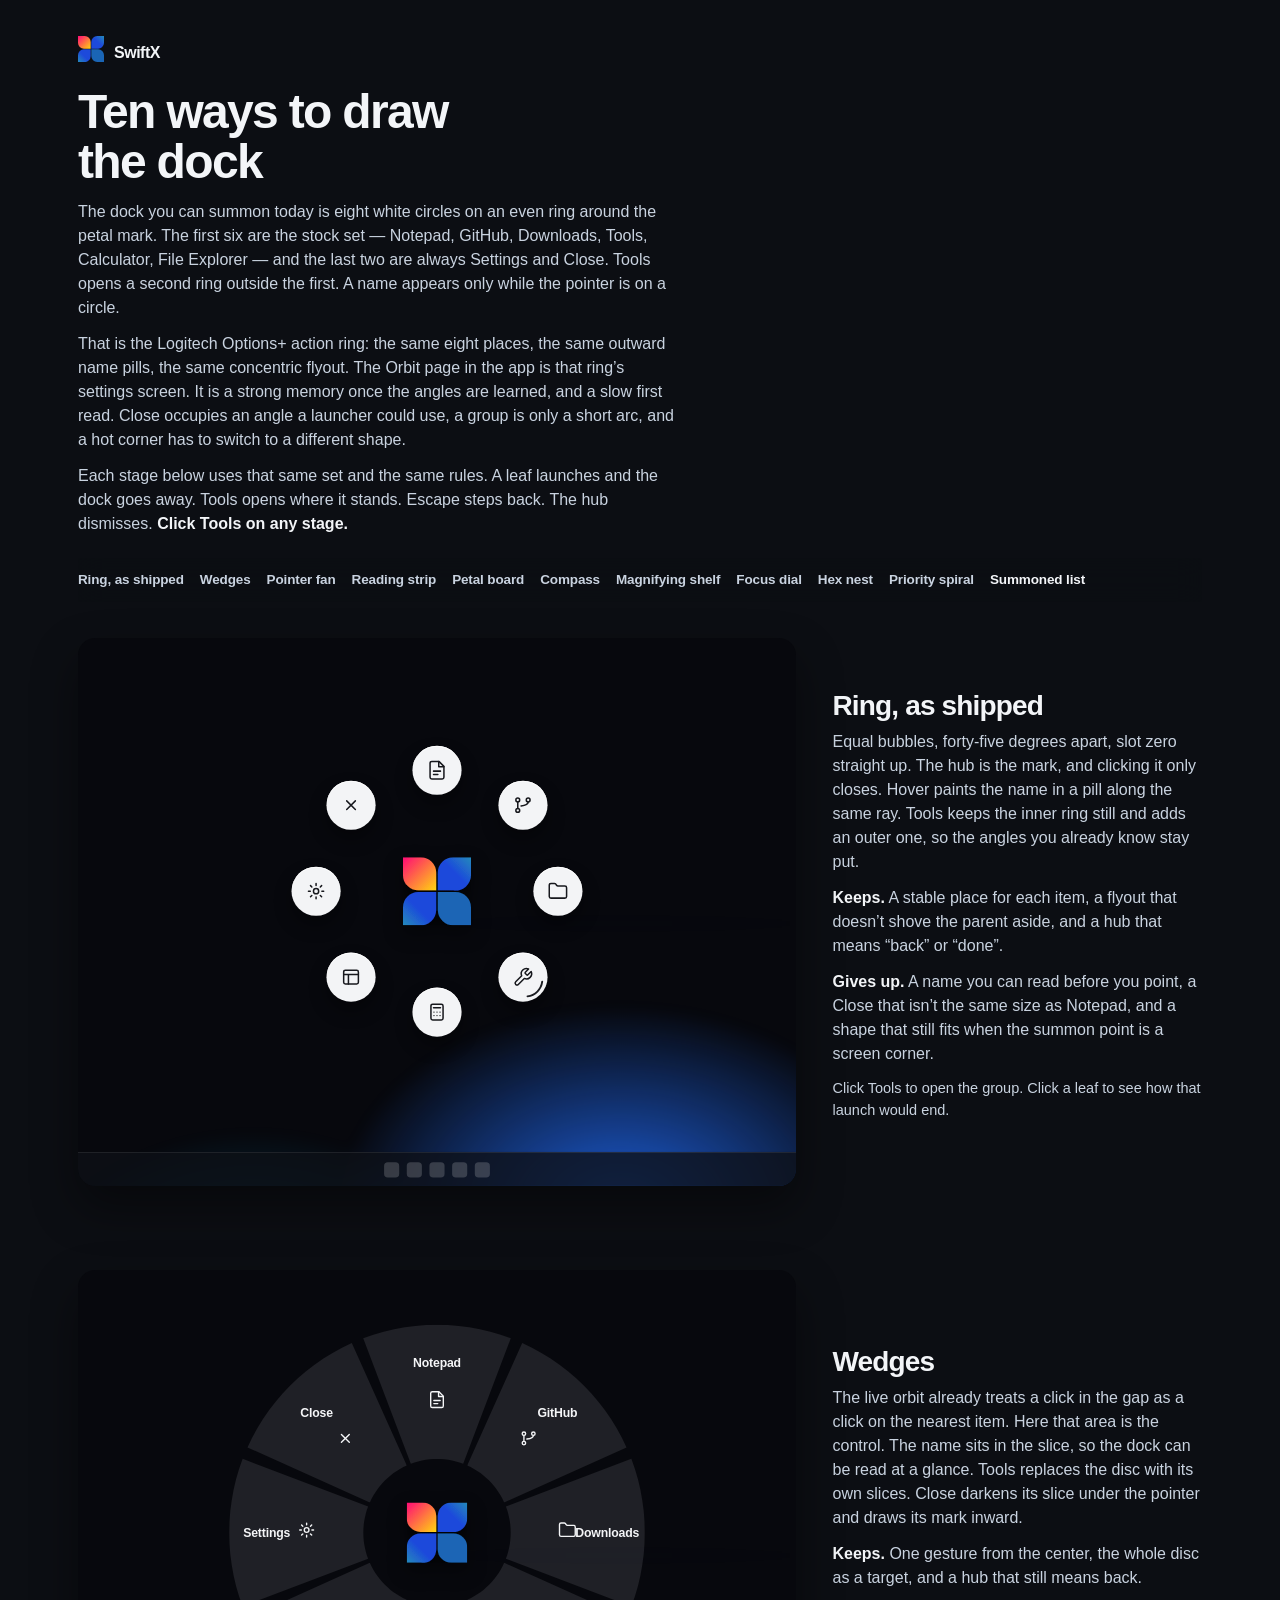
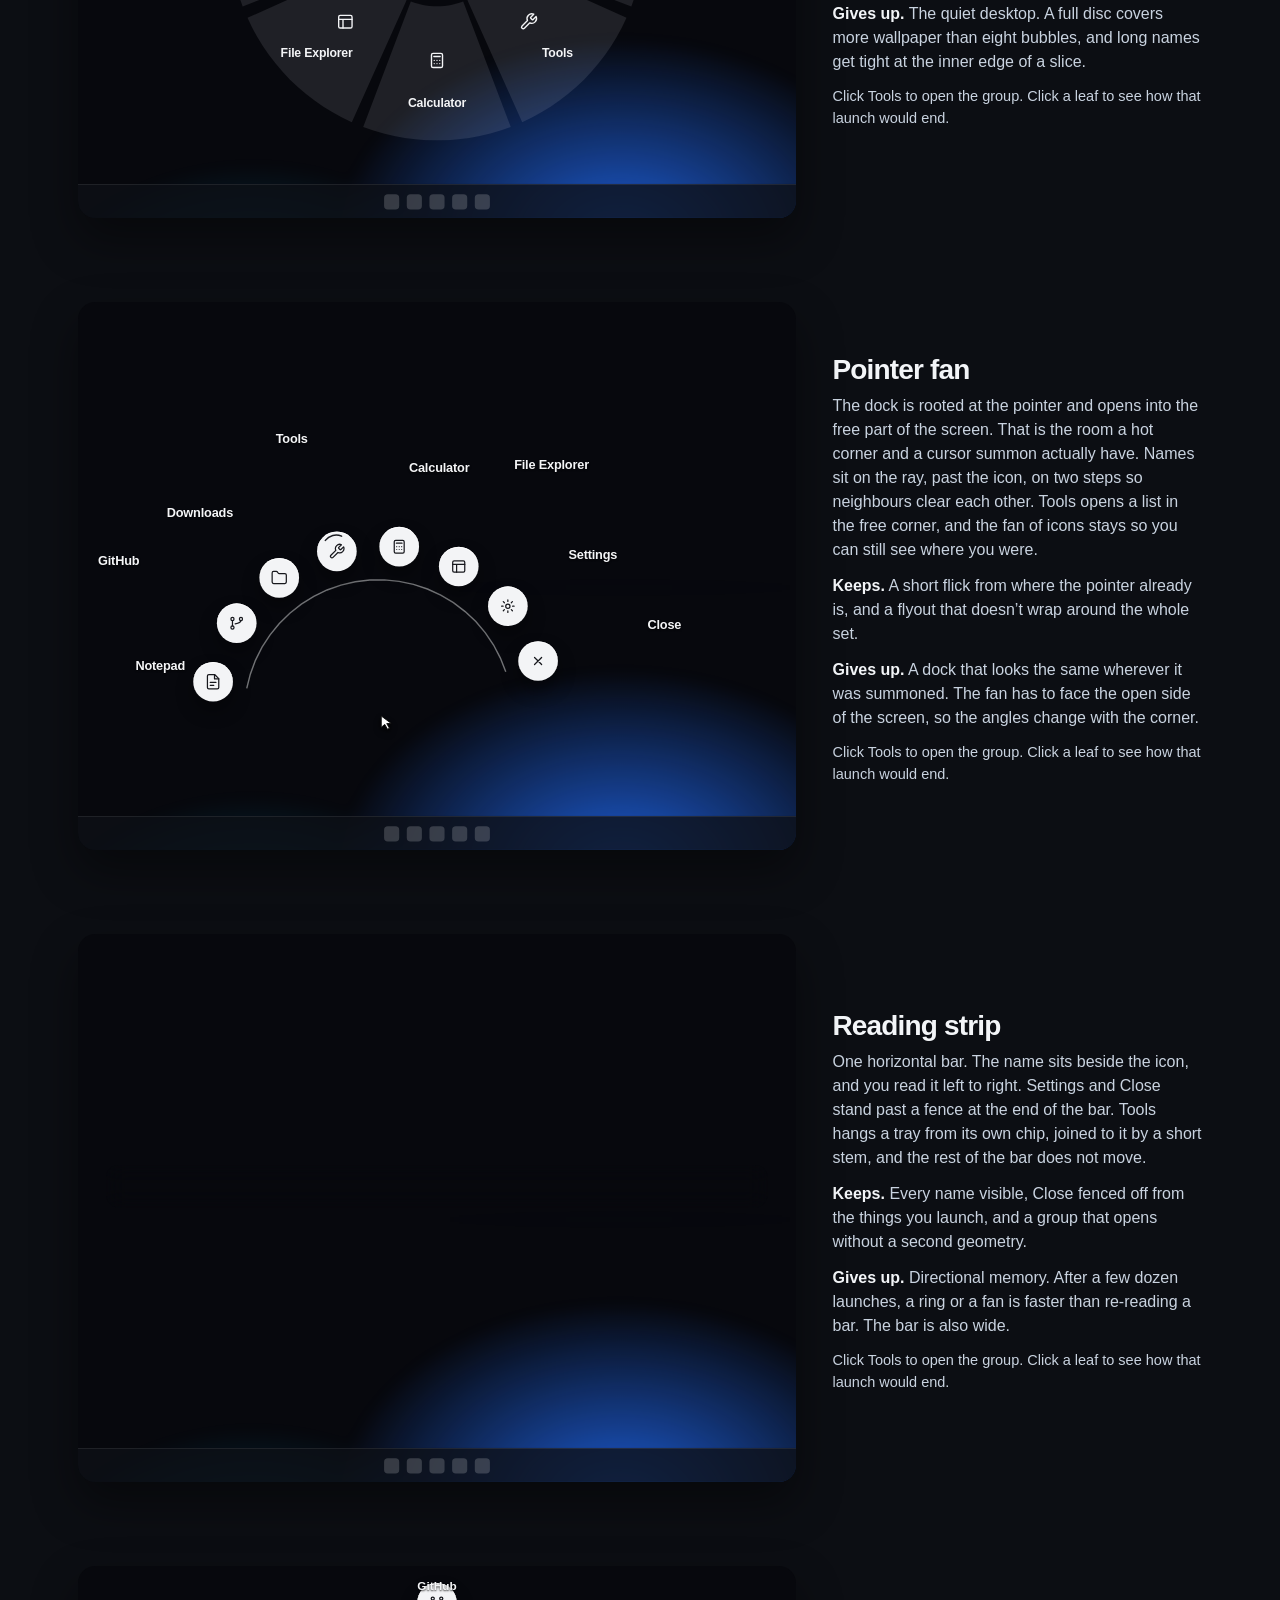
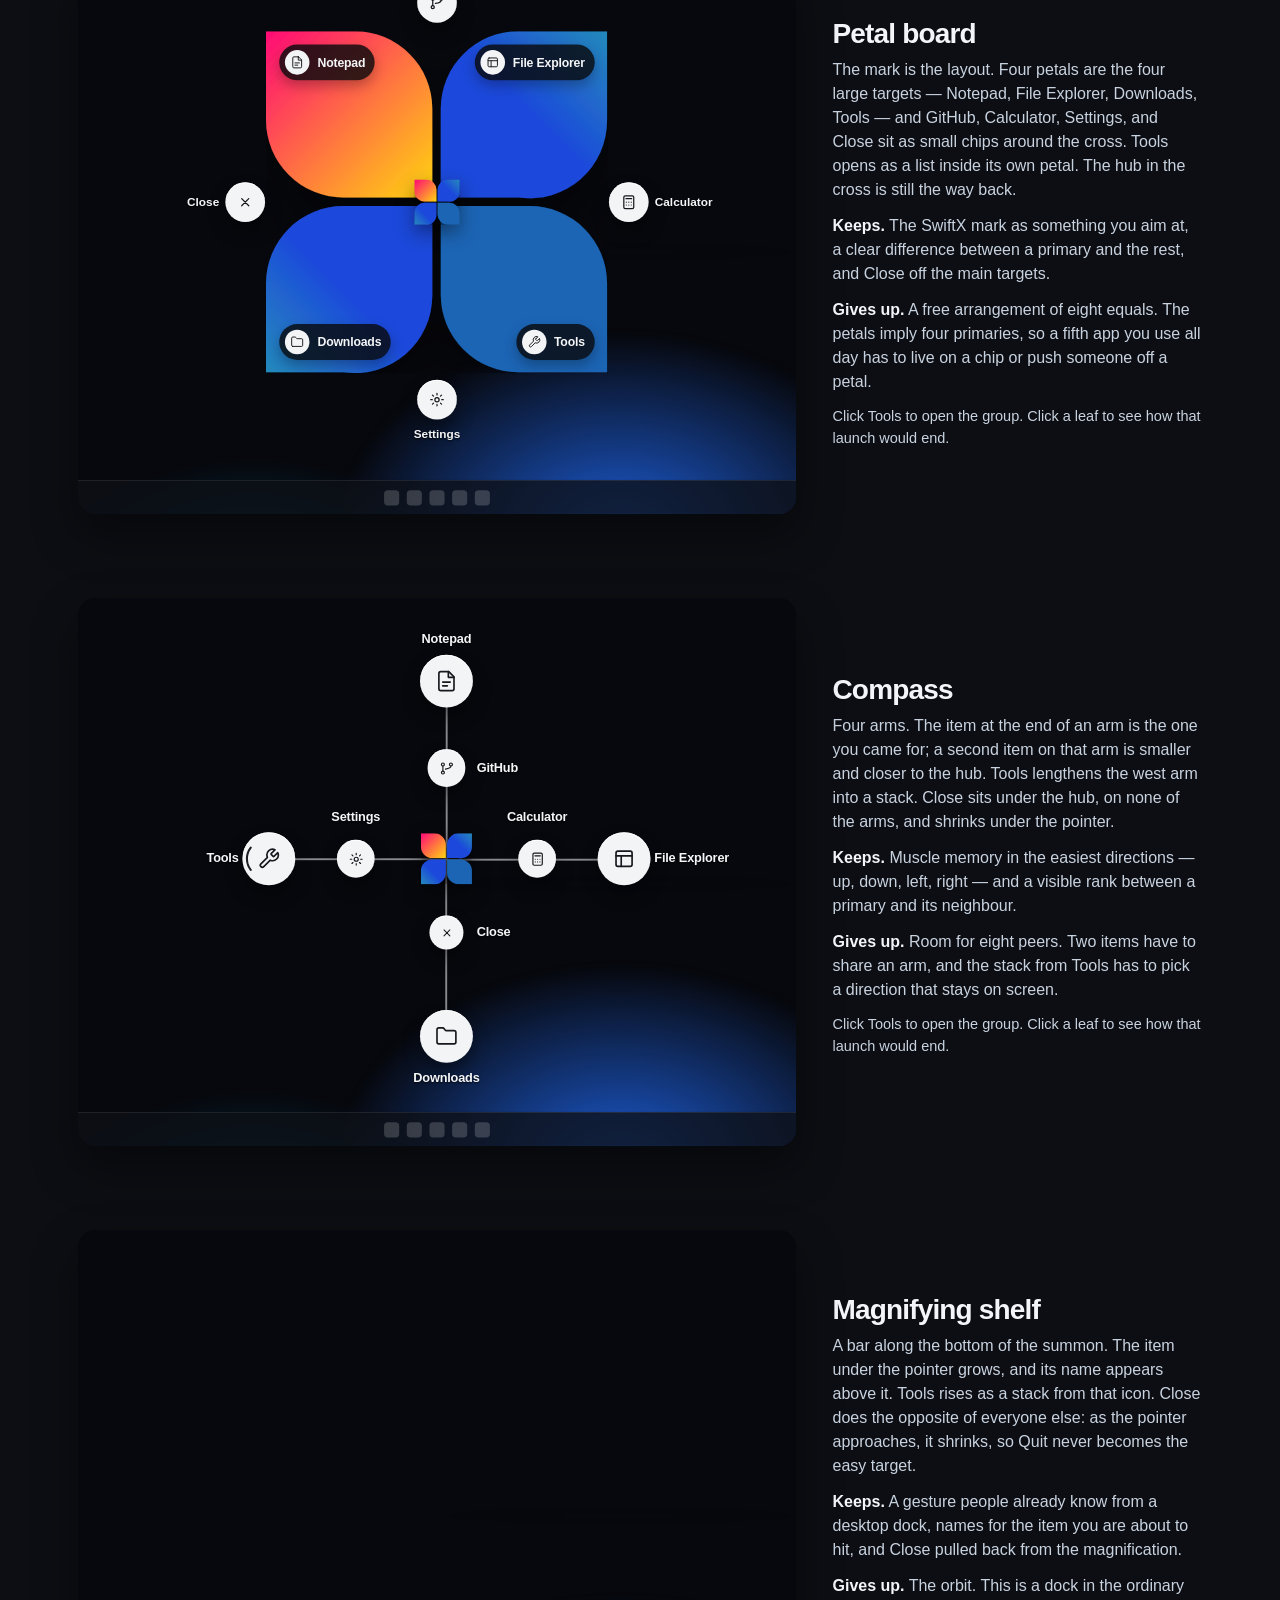
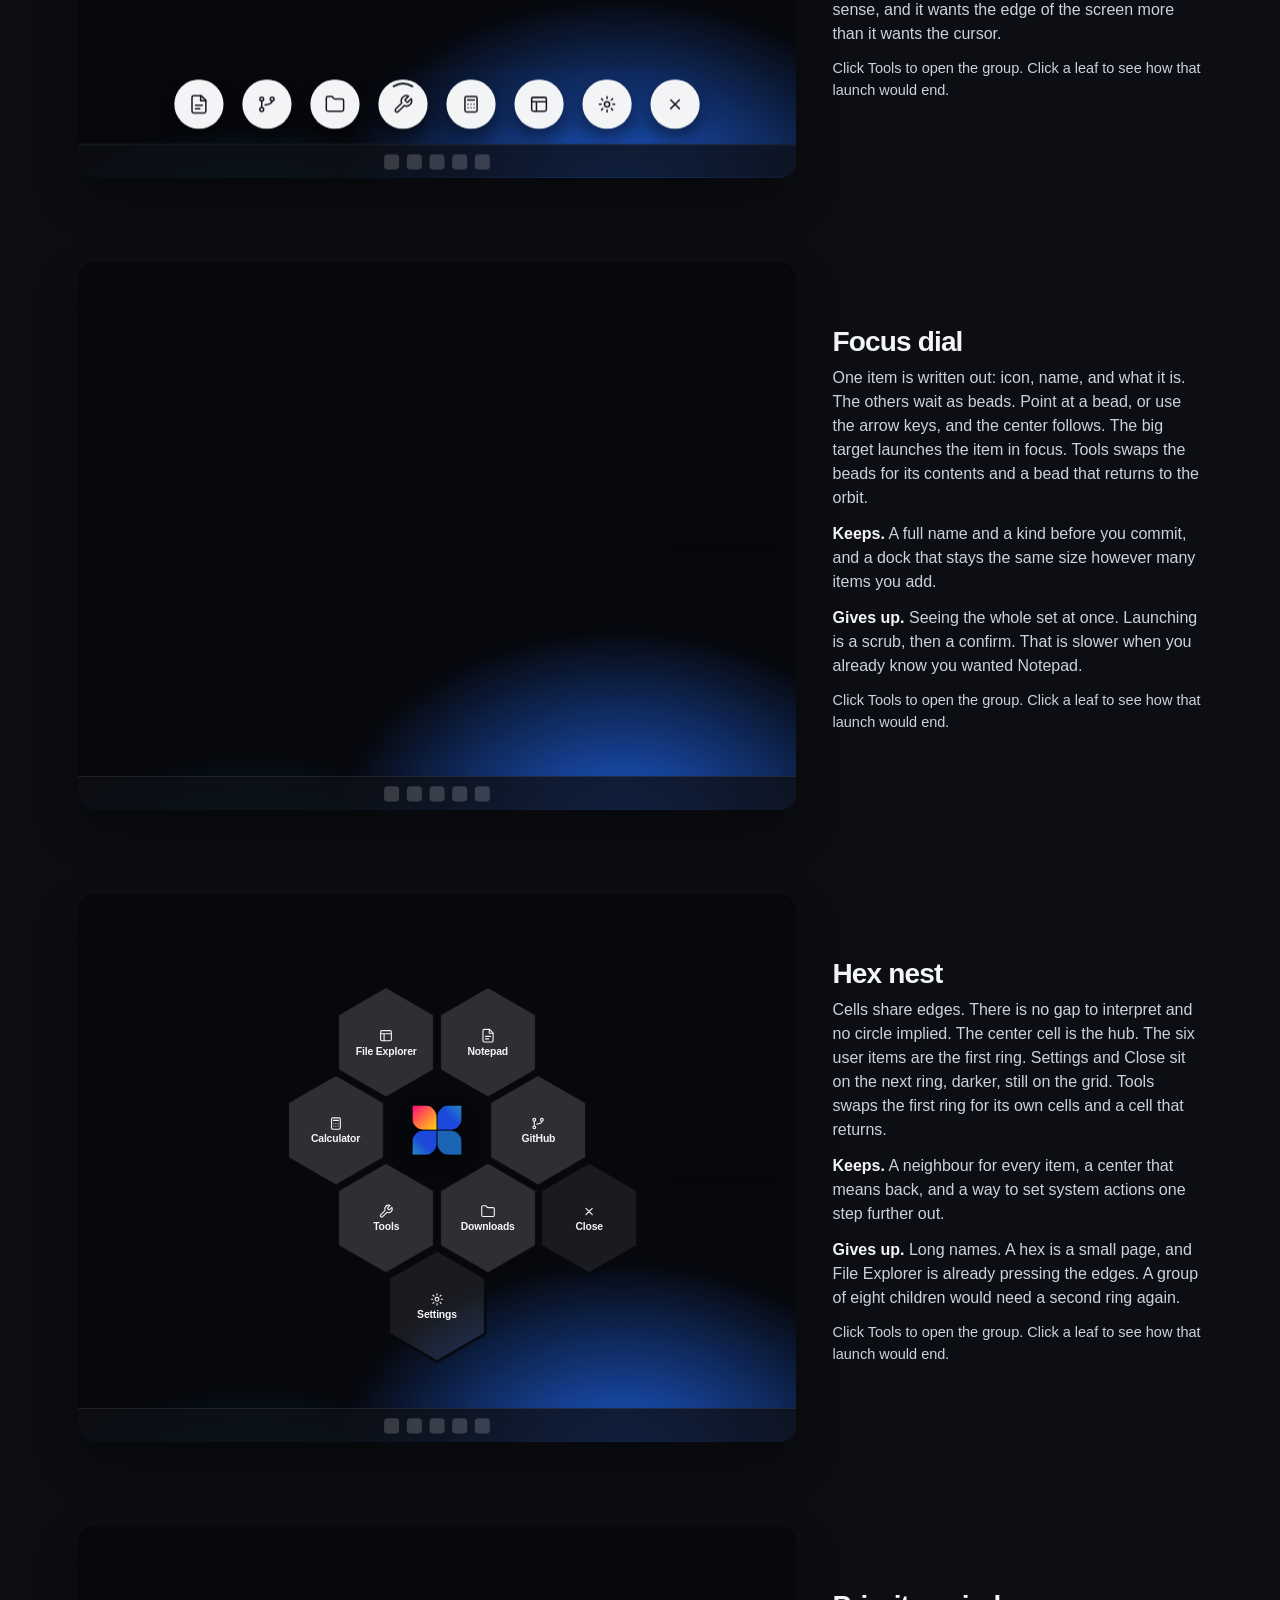
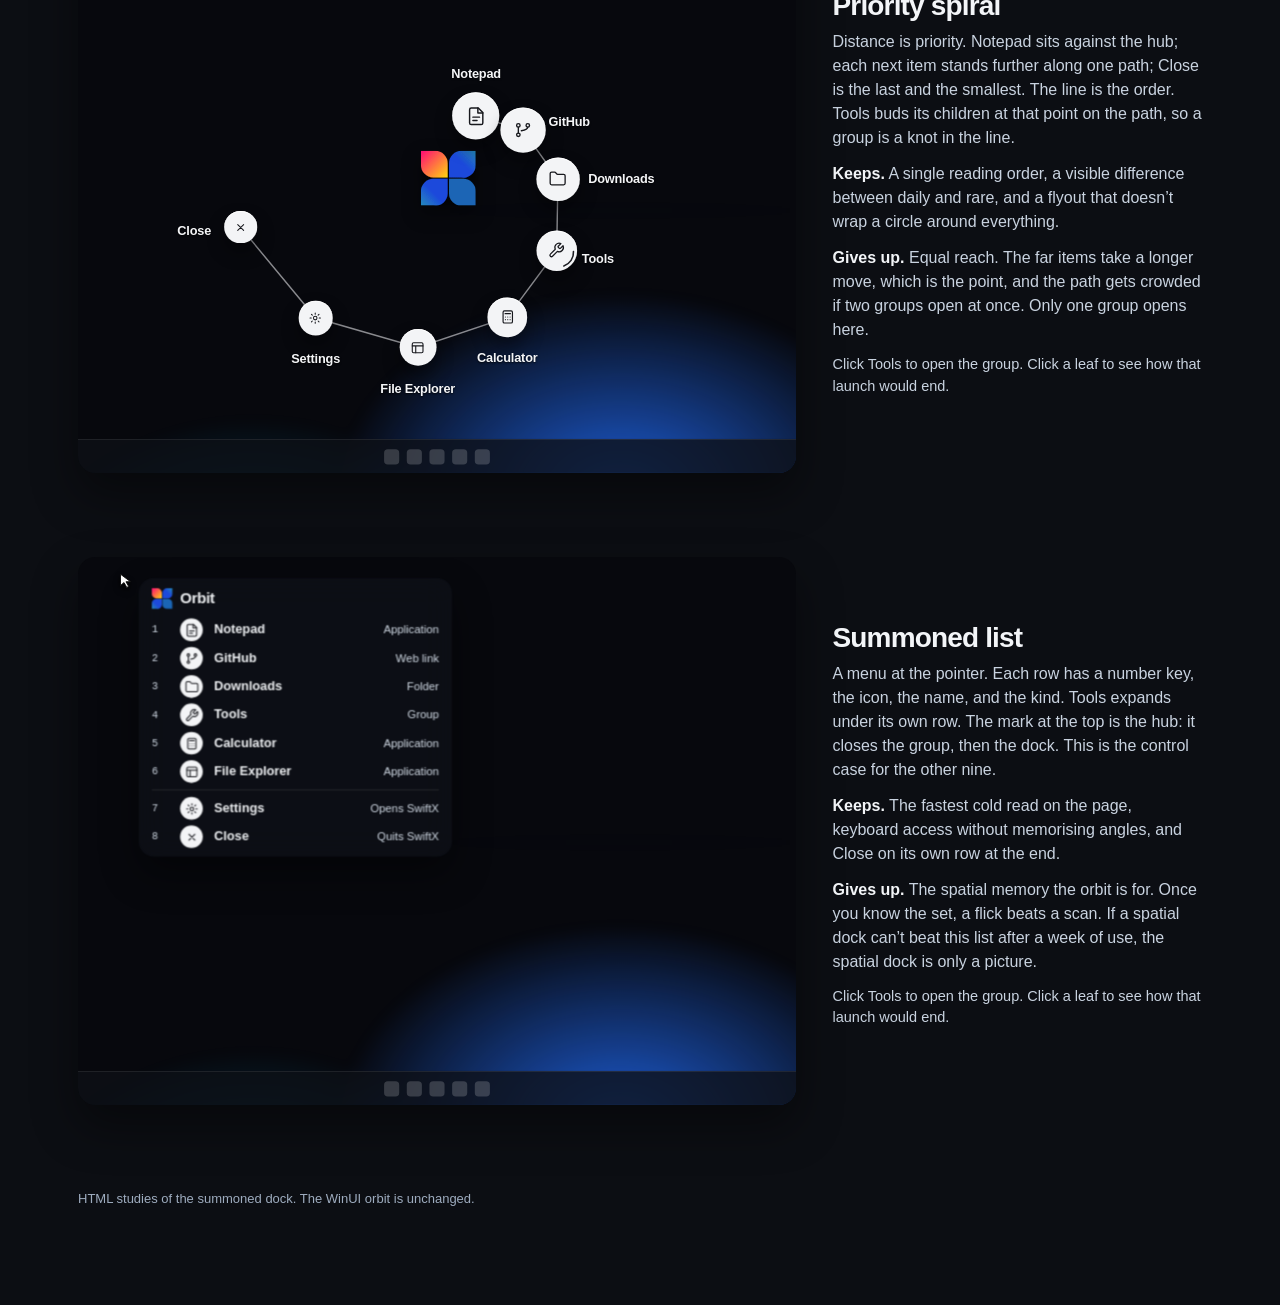
==== docs/orbit-dock-alternatives.html @ 312cd29c "Add HTML studies of ten alternate orbit-dock shapes. The summoned dock is still the Logitech-style r" ====
<!DOCTYPE html>
<html lang="en">
<head>
<meta charset="utf-8" />
<meta name="viewport" content="width=device-width, initial-scale=1" />
<title>SwiftX — ten ways to draw the dock</title>
<style>
  :root {
    --bg: #0c0e13;
    --ink: #f3f5f8;
    --dim: #c9d3e0;
    --faint: #9eacbf;
    --line: rgba(255,255,255,.14);
    --accent: #c4b6ff;
    --stage: #07080d;
    --ease: cubic-bezier(.16, 1, .3, 1);
  }
  * { box-sizing: border-box; }
  html { scroll-behavior: smooth; }
  html, body { margin: 0; }
  body {
    background: var(--bg);
    color: var(--ink);
    font-family: "Segoe UI", "Noto Sans", sans-serif;
    font-size: 16px;
    line-height: 1.5;
    min-height: 100vh;
  }
  ::selection { background: #5b46c7; color: #fff; }
  * { scrollbar-width: thin; scrollbar-color: #465066 transparent; }
  button { font: inherit; color: inherit; }
  :focus-visible { outline: 2px solid var(--accent); outline-offset: 3px; }
  .wrap { max-width: 1180px; margin: 0 auto; padding: 36px 28px 96px; }
  header h1 {
    margin: 18px 0 12px;
    font-size: clamp(32px, 4vw, 48px);
    line-height: 1.05;
    letter-spacing: -0.035em;
    font-weight: 650;
    max-width: 16ch;
  }
  .brand {
    display: flex; align-items: center; gap: 10px;
    font-weight: 650; letter-spacing: -0.03em;
  }
  .lede { max-width: 68ch; margin: 0; color: var(--dim); }
  .lede p { margin: 0 0 12px; }
  .lede strong { color: var(--ink); font-weight: 650; }
  .jump {
    position: sticky; top: 0; z-index: 8;
    display: flex; flex-wrap: wrap; gap: 8px 16px;
    margin: 22px 0 36px;
    padding: 12px 0;
    background: color-mix(in srgb, var(--bg) 86%, transparent);
    backdrop-filter: blur(14px);
  }
  .jump a {
    color: var(--dim);
    text-decoration: none;
    font-size: 13.5px;
    font-weight: 650;
    letter-spacing: -0.01em;
  }
  .jump a[aria-current="true"] { color: var(--ink); }
  .study {
    display: grid;
    grid-template-columns: minmax(0, 1.4fr) minmax(240px, .72fr);
    gap: 28px 36px;
    align-items: center;
    margin: 0 0 84px;
  }
  .study h2 {
    margin: 0 0 8px;
    font-size: 28px;
    letter-spacing: -0.03em;
    line-height: 1.15;
    font-weight: 650;
  }
  .copy p { margin: 0 0 12px; color: var(--dim); }
  .copy p strong { color: var(--ink); font-weight: 650; }
  .status {
    margin: 14px 0 0;
    min-height: 2.7em;
    color: var(--ink);
    font-size: 14.5px;
  }
  .stage-frame { position: relative; width: 100%; }
  .stage {
    position: absolute; left: 0; top: 0;
    width: 760px; height: 580px;
    background: var(--stage);
    border-radius: 18px;
    overflow: hidden;
    transform-origin: 0 0;
    box-shadow: 0 22px 48px rgba(0,0,0,.42);
  }
  .bloom {
    position: absolute; left: -8%; right: -8%; bottom: -26%;
    height: 74%;
    background:
      radial-gradient(55% 80% at 72% 70%, rgba(32, 104, 240, .9), transparent 62%),
      radial-gradient(42% 70% at 28% 100%, rgba(0, 188, 255, .4), transparent 70%);
    filter: blur(6px);
    pointer-events: none;
  }
  .taskbar {
    position: absolute; left: 0; right: 0; bottom: 0; height: 36px;
    background: rgba(14, 16, 22, .78);
    border-top: 1px solid rgba(255,255,255,.08);
    display: flex; align-items: center; justify-content: center; gap: 8px;
    pointer-events: none; z-index: 3;
  }
  .taskbar i {
    width: 16px; height: 16px; border-radius: 4px;
    background: rgba(255,255,255,.18);
    display: block;
  }
  .mount { position: absolute; inset: 0; z-index: 2; }
  .mount button { cursor: pointer; }
  .hint {
    margin: 8px 0 0;
    color: var(--faint);
    font-size: 13px;
  }

  .bubble { position: absolute; width: 0; height: 0; padding: 0; border: 0; background: transparent; }
  .disc {
    position: absolute; left: 0; top: 0;
    display: grid; place-items: center;
    border-radius: 50%;
    background: #f3f4f6;
    color: #17181d;
    box-shadow: 0 10px 18px rgba(0,0,0,.38), inset 0 1px 0 rgba(255,255,255,.9);
    transition: transform .16s var(--ease), background .16s var(--ease), color .16s var(--ease);
  }
  .bubble:hover .disc, .bubble:focus-visible .disc { transform: translate(-50%, -50%) scale(1.08); }
  .bubble[data-kind="close"]:hover .disc,
  .bubble[data-kind="close"]:focus-visible .disc {
    transform: translate(-50%, -50%) scale(.86);
    background: #ffd9d9;
    color: #b41616;
  }
  .pill {
    position: absolute; left: 0; top: 0;
    padding: 5px 10px;
    background: #f4f5f7;
    color: #16171c;
    border-radius: 999px;
    font-size: 12.5px;
    font-weight: 650;
    letter-spacing: -0.01em;
    white-space: nowrap;
    opacity: 0;
    pointer-events: none;
    box-shadow: 0 8px 16px rgba(0,0,0,.32);
    transition: opacity .14s var(--ease);
  }
  .bubble:hover .pill, .bubble:focus-visible .pill { opacity: 1; }
  .mark-arc {
    position: absolute; inset: 0; width: 100%; height: 100%;
    pointer-events: none;
  }
  .mount.is-open .bubble:not(.is-source) { opacity: .4; }
  .mount[data-rep="fan"] .pill,
  .mount[data-rep="spiral"] .pill,
  .mount[data-rep="compass"] .pill { display: none; }
  .hub {
    position: absolute; padding: 0; border: 0; background: transparent;
    display: grid; place-items: center;
    filter: drop-shadow(0 8px 10px rgba(0,0,0,.45));
  }
  .hub:hover { transform: translate(-50%, -50%) scale(1.04); }
  .hub { transition: transform .16s var(--ease); }

  .wedge {
    position: absolute; inset: 0;
    border: 0; padding: 0;
    background: rgba(244, 245, 247, .1);
    color: #f4f5f7;
  }
  .wedge:hover, .wedge:focus-visible {
    background: #f4f5f7;
    color: #16171c;
    z-index: 2;
    outline: none;
  }
  .wedge[data-kind="close"]:hover, .wedge[data-kind="close"]:focus-visible {
    background: #4a161c;
    color: #ffd0d2;
  }
  .wedge-ico, .wedge-name {
    position: absolute;
    transform: translate(-50%, -50%);
    pointer-events: none;
    font-weight: 650;
    letter-spacing: -0.015em;
    font-size: 13px;
    white-space: nowrap;
  }

  .fan-label {
    position: absolute;
    font-size: 13.5px;
    font-weight: 650;
    letter-spacing: -0.015em;
    color: #f4f5f7;
    white-space: nowrap;
    text-shadow: 0 1px 2px rgba(0,0,0,.75);
    pointer-events: none;
  }
  .cursor {
    position: absolute; width: 18px; height: 18px;
    filter: drop-shadow(0 2px 2px rgba(0,0,0,.5));
    pointer-events: none;
  }

  .strip-wrap {
    position: absolute; left: 50%; top: 46%;
    transform: translate(-50%, -50%);
  }
  .strip-bar {
    display: flex; align-items: center; gap: 4px;
    padding: 8px;
    border-radius: 18px;
    background: rgba(12, 14, 18, .82);
    box-shadow: 0 16px 36px rgba(0,0,0,.4);
    backdrop-filter: blur(16px);
  }
  .strip-fence { width: 1px; align-self: stretch; margin: 6px 6px; background: rgba(255,255,255,.18); }
  .chip {
    display: flex; align-items: center; gap: 8px;
    border: 0; background: transparent;
    color: #f4f5f7;
    border-radius: 12px;
    padding: 6px 10px 6px 6px;
    white-space: nowrap;
    font-weight: 600;
    font-size: 13.5px;
    letter-spacing: -0.01em;
  }
  .chip .mini {
    width: 34px; height: 34px; border-radius: 50%;
    display: grid; place-items: center;
    background: #f3f4f6; color: #17181d;
    box-shadow: 0 4px 8px rgba(0,0,0,.28);
  }
  .chip:hover, .chip:focus-visible, .chip.is-on {
    background: #f4f5f7; color: #16171c; outline: none;
  }
  .chip[data-kind="close"]:hover, .chip[data-kind="close"]:focus-visible {
    background: #4a161c; color: #ffd0d2;
  }
  .chip[data-kind="close"]:hover .mini, .chip[data-kind="close"]:focus-visible .mini {
    transform: scale(.86);
    background: #ffd9d9; color: #b41616;
  }
  .strip-slot { position: relative; }
  .tray {
    position: absolute; top: calc(100% + 10px); left: 0;
    display: flex; flex-direction: column; align-items: stretch; gap: 4px;
    padding: 8px;
    border-radius: 16px;
    background: rgba(12, 14, 18, .92);
    box-shadow: 0 16px 32px rgba(0,0,0,.4);
    min-width: 176px;
  }
  .tray::before {
    content: "";
    position: absolute; left: 28px; top: -10px;
    width: 2px; height: 10px; background: rgba(255,255,255,.45);
  }
  .tray .chip { justify-content: flex-start; }

  .petal-hit {
    position: absolute; border: 0; padding: 14px; background: transparent;
    display: flex;
  }
  .namechip {
    display: inline-flex; align-items: center; gap: 8px;
    padding: 6px 10px 6px 6px;
    border-radius: 999px;
    background: rgba(8, 9, 12, .82);
    color: #f4f5f7;
    font-size: 13px; font-weight: 650; letter-spacing: -0.015em;
    white-space: nowrap;
    pointer-events: none;
    box-shadow: 0 6px 14px rgba(0,0,0,.28);
  }
  .namechip .mini {
    width: 26px; height: 26px; border-radius: 50%;
    display: grid; place-items: center;
    background: #f3f4f6; color: #17181d;
  }
  .sat {
    position: absolute; width: 0; height: 0; border: 0; padding: 0; background: transparent;
  }
  .sat-name {
    position: absolute; left: 28px; top: 50%;
    transform: translateY(-50%);
    color: #f4f5f7;
    font-size: 12.5px; font-weight: 650;
    white-space: nowrap;
    text-shadow: 0 1px 2px rgba(0,0,0,.8);
    pointer-events: none;
  }
  .sat.below .sat-name { left: 50%; top: 28px; transform: translateX(-50%); }
  .sat.above .sat-name { left: 50%; top: -8px; transform: translate(-50%, -100%); }
  .sat.right .sat-name { left: 28px; top: 50%; transform: translateY(-50%); }
  .sat.left .sat-name { right: 28px; left: auto; top: 50%; transform: translateY(-50%); }
  .toolcol {
    position: absolute;
    display: flex; flex-direction: column; gap: 4px;
    width: 158px;
  }
  .toolcol button {
    display: flex; align-items: center; gap: 6px;
    border: 0; border-radius: 999px;
    background: rgba(8, 9, 12, .84);
    color: #f4f5f7;
    padding: 3px 8px 3px 3px;
    font-size: 12px; font-weight: 650;
    text-align: left;
  }
  .toolcol button:hover, .toolcol button:focus-visible { background: #f4f5f7; color: #16171c; outline: none; }
  .toolcol .mini { width: 22px; height: 22px; border-radius: 50%; display: grid; place-items: center; background: #f3f4f6; color: #17181d; }

  .arm { position: absolute; height: 1.5px; background: rgba(244,245,247,.55); transform-origin: 0 50%; pointer-events: none; }
  .arm.v { width: 1.5px; height: auto; transform-origin: 50% 0; }
  .stack {
    position: absolute; display: flex; flex-direction: column; gap: 6px;
  }
  .stack button {
    display: flex; align-items: center; gap: 8px;
    border: 0; border-radius: 999px;
    background: rgba(10,12,16,.88);
    color: #f4f5f7;
    padding: 4px 10px 4px 4px;
    font-size: 12.5px; font-weight: 650;
    white-space: nowrap;
    box-shadow: 0 8px 16px rgba(0,0,0,.32);
  }
  .stack button:hover, .stack button:focus-visible { background: #f4f5f7; color: #16171c; outline: none; }
  .stack .mini, .tray .mini {
    width: 26px; height: 26px; border-radius: 50%;
    display: grid; place-items: center;
    background: #f3f4f6; color: #17181d;
  }

  .shelf {
    position: absolute; left: 50%; bottom: 52px;
    transform: translateX(-50%);
    height: 132px;
  }
  .shelf-bar {
    position: absolute; left: 0; right: 0; bottom: 0; height: 62px;
    border-radius: 20px;
    background: rgba(14, 16, 22, .78);
    box-shadow: 0 14px 30px rgba(0,0,0,.38);
    backdrop-filter: blur(16px);
    pointer-events: none;
  }
  .shelf-item {
    position: absolute; bottom: 0;
    border: 0; padding: 0; background: transparent;
    transform-origin: center bottom;
  }
  .shelf-item .disc { position: relative; transform: none; }
  .shelf-label {
    position: absolute; left: 50%; bottom: calc(100% + 8px);
    transform: translateX(-50%);
    background: #f4f5f7; color: #16171c;
    font-size: 12.5px; font-weight: 650;
    padding: 4px 9px; border-radius: 999px;
    white-space: nowrap;
    opacity: 0;
    pointer-events: none;
    box-shadow: 0 6px 14px rgba(0,0,0,.3);
  }
  .shelf-item.is-hot .shelf-label { opacity: 1; }

  .dial {
    position: absolute; left: 50%; top: 44%;
    transform: translate(-50%, -50%);
    width: 360px;
    padding: 26px 26px 18px;
    border-radius: 24px;
    background: rgba(12, 14, 18, .9);
    box-shadow: 0 20px 44px rgba(0,0,0,.46);
    text-align: center;
    backdrop-filter: blur(16px);
  }
  .dial-go {
    border: 0; background: transparent; color: inherit;
    display: flex; flex-direction: column; align-items: center; gap: 8px;
    width: 100%; padding: 0;
  }
  .dial-go .disc { position: relative; transform: none; }
  .dial-name { font-size: 26px; font-weight: 650; letter-spacing: -0.03em; margin: 4px 0 0; }
  .dial-kind { margin: 0; color: #d5deea; font-size: 14px; }
  .beads { display: flex; justify-content: center; align-items: center; gap: 8px; margin-top: 18px; }
  .bead {
    width: 28px; height: 28px; padding: 0; border: 0; border-radius: 99px;
    background: transparent;
    display: grid; place-items: center;
  }
  .bead::after {
    content: "";
    width: 8px; height: 8px; border-radius: 99px;
    background: rgba(255,255,255,.45);
  }
  .bead.is-on::after { width: 22px; background: #fff; }
  .bead:hover::after, .bead:focus-visible::after { background: #fff; }
  .bead:focus-visible { outline: none; }
  .dial-keys { margin: 10px 0 0; color: #c9d3e0; font-size: 12px; }

  .hex { position: absolute; border: 0; padding: 0; background: transparent; color: #f4f5f7; }
  .hex svg.hexshape { position: absolute; inset: 0; width: 100%; height: 100%; }
  .hex .hex-label {
    position: absolute; inset: 0;
    display: flex; flex-direction: column; align-items: center; justify-content: center; gap: 2px;
    font-size: 11px; font-weight: 650; letter-spacing: -0.015em; text-align: center;
    pointer-events: none; line-height: 1.15;
    padding: 8px;
  }
  .hex:hover .hexshape path, .hex:focus-visible .hexshape path { fill: #f4f5f7; }
  .hex:hover, .hex:focus-visible { color: #16171c; outline: none; }
  .hex[data-kind="close"]:hover, .hex[data-kind="close"]:focus-visible { color: #ffd4d6; }
  .hex[data-kind="close"]:hover .hexshape path,
  .hex[data-kind="close"]:focus-visible .hexshape path { fill: #4a161c; }

  .ledger {
    position: absolute; left: 64px; top: 22px;
    width: 332px;
    padding: 6px;
    border-radius: 16px;
    background: rgba(14, 16, 22, .92);
    box-shadow: 0 18px 40px rgba(0,0,0,.45);
    backdrop-filter: blur(16px);
  }
  .ledger-head {
    display: flex; align-items: center; gap: 8px;
    width: 100%;
    border: 0; background: transparent; color: inherit;
    padding: 4px 8px 6px;
    font-weight: 650; letter-spacing: -0.02em;
    text-align: left;
  }
  .row {
    display: grid;
    grid-template-columns: 22px 28px 1fr auto;
    gap: 8px;
    align-items: center;
    width: 100%;
    border: 0; background: transparent; color: inherit;
    padding: 3px 8px;
    border-radius: 10px;
    text-align: left;
    font-size: 13.5px;
    font-weight: 600;
  }
  .row kbd {
    font-family: "Cascadia Code", "Cascadia Mono", ui-monospace, monospace;
    font-size: 11px;
    color: #d5deea;
    font-weight: 500;
  }
  .row .kind { color: #d5deea; font-size: 12px; font-weight: 500; }
  .row:hover, .row:focus-visible { background: #f4f5f7; color: #16171c; outline: none; }
  .row:hover .kind, .row:focus-visible .kind,
  .row:hover kbd, .row:focus-visible kbd { color: #3a4150; }
  .row[data-kind="close"]:hover, .row[data-kind="close"]:focus-visible {
    background: #4a161c; color: #ffd4d6;
  }
  .row.sub { padding-left: 36px; grid-template-columns: 22px 1fr auto; }
  .row .mini {
    width: 24px; height: 24px; border-radius: 50%;
    display: grid; place-items: center;
    background: #f3f4f6; color: #17181d;
  }
  .split { height: 1px; margin: 4px 8px; background: rgba(255,255,255,.12); }

  .pop { animation: pop .4s var(--ease) both; }
  @keyframes pop {
    from { opacity: 0; filter: blur(6px); transform: translateY(8px) scale(.98); }
  }
  @media (prefers-reduced-motion: reduce) {
    html { scroll-behavior: auto; }
    .pop { animation: none; }
    .disc, .hub, .shelf-item { transition: none; }
  }
  @media (max-width: 980px) {
    .study { grid-template-columns: 1fr; gap: 14px; margin-bottom: 56px; }
    header h1 { font-size: 34px; }
  }
</style>
</head>
<body>
<div class="wrap">
  <header>
    <div class="brand"><span id="brand-mark"></span> SwiftX</div>
    <h1>Ten ways to draw the dock</h1>
    <div class="lede">
      <p>The dock you can summon today is eight white circles on an even ring around the petal mark. The first six are the stock set — Notepad, GitHub, Downloads, Tools, Calculator, File Explorer — and the last two are always Settings and Close. Tools opens a second ring outside the first. A name appears only while the pointer is on a circle.</p>
      <p>That is the Logitech Options+ action ring: the same eight places, the same outward name pills, the same concentric flyout. The Orbit page in the app is that ring’s settings screen. It is a strong memory once the angles are learned, and a slow first read. Close occupies an angle a launcher could use, a group is only a short arc, and a hot corner has to switch to a different shape.</p>
      <p>Each stage below uses that same set and the same rules. A leaf launches and the dock goes away. Tools opens where it stands. Escape steps back. The hub dismisses. <strong>Click Tools on any stage.</strong></p>
    </div>
  </header>
  <nav class="jump" id="jump" aria-label="Representations"></nav>
  <main id="studies">

    <article class="study" id="ring">
      <div class="stage-frame"><div class="stage"><div class="bloom"></div><div class="mount" data-rep="ring"></div><div class="taskbar" aria-hidden="true"><i></i><i></i><i></i><i></i><i></i></div></div></div>
      <div class="copy">
        <h2>Ring, as shipped</h2>
        <p>Equal bubbles, forty-five degrees apart, slot zero straight up. The hub is the mark, and clicking it only closes. Hover paints the name in a pill along the same ray. Tools keeps the inner ring still and adds an outer one, so the angles you already know stay put.</p>
        <p><strong>Keeps.</strong> A stable place for each item, a flyout that doesn’t shove the parent aside, and a hub that means “back” or “done”.</p>
        <p><strong>Gives up.</strong> A name you can read before you point, a Close that isn’t the same size as Notepad, and a shape that still fits when the summon point is a screen corner.</p>
        <p class="status"></p>
      </div>
    </article>

    <article class="study" id="wedges">
      <div class="stage-frame"><div class="stage"><div class="bloom"></div><div class="mount" data-rep="wedges"></div><div class="taskbar" aria-hidden="true"><i></i><i></i><i></i><i></i><i></i></div></div></div>
      <div class="copy">
        <h2>Wedges</h2>
        <p>The live orbit already treats a click in the gap as a click on the nearest item. Here that area is the control. The name sits in the slice, so the dock can be read at a glance. Tools replaces the disc with its own slices. Close darkens its slice under the pointer and draws its mark inward.</p>
        <p><strong>Keeps.</strong> One gesture from the center, the whole disc as a target, and a hub that still means back.</p>
        <p><strong>Gives up.</strong> The quiet desktop. A full disc covers more wallpaper than eight bubbles, and long names get tight at the inner edge of a slice.</p>
        <p class="status"></p>
      </div>
    </article>

    <article class="study" id="fan">
      <div class="stage-frame"><div class="stage"><div class="bloom"></div><div class="mount" data-rep="fan"></div><div class="taskbar" aria-hidden="true"><i></i><i></i><i></i><i></i><i></i></div></div></div>
      <div class="copy">
        <h2>Pointer fan</h2>
        <p>The dock is rooted at the pointer and opens into the free part of the screen. That is the room a hot corner and a cursor summon actually have. Names sit on the ray, past the icon, on two steps so neighbours clear each other. Tools opens a list in the free corner, and the fan of icons stays so you can still see where you were.</p>
        <p><strong>Keeps.</strong> A short flick from where the pointer already is, and a flyout that doesn’t wrap around the whole set.</p>
        <p><strong>Gives up.</strong> A dock that looks the same wherever it was summoned. The fan has to face the open side of the screen, so the angles change with the corner.</p>
        <p class="status"></p>
      </div>
    </article>

    <article class="study" id="strip">
      <div class="stage-frame"><div class="stage"><div class="bloom"></div><div class="mount" data-rep="strip"></div><div class="taskbar" aria-hidden="true"><i></i><i></i><i></i><i></i><i></i></div></div></div>
      <div class="copy">
        <h2>Reading strip</h2>
        <p>One horizontal bar. The name sits beside the icon, and you read it left to right. Settings and Close stand past a fence at the end of the bar. Tools hangs a tray from its own chip, joined to it by a short stem, and the rest of the bar does not move.</p>
        <p><strong>Keeps.</strong> Every name visible, Close fenced off from the things you launch, and a group that opens without a second geometry.</p>
        <p><strong>Gives up.</strong> Directional memory. After a few dozen launches, a ring or a fan is faster than re-reading a bar. The bar is also wide.</p>
        <p class="status"></p>
      </div>
    </article>

    <article class="study" id="petals">
      <div class="stage-frame"><div class="stage"><div class="bloom"></div><div class="mount" data-rep="petals"></div><div class="taskbar" aria-hidden="true"><i></i><i></i><i></i><i></i><i></i></div></div></div>
      <div class="copy">
        <h2>Petal board</h2>
        <p>The mark is the layout. Four petals are the four large targets — Notepad, File Explorer, Downloads, Tools — and GitHub, Calculator, Settings, and Close sit as small chips around the cross. Tools opens as a list inside its own petal. The hub in the cross is still the way back.</p>
        <p><strong>Keeps.</strong> The SwiftX mark as something you aim at, a clear difference between a primary and the rest, and Close off the main targets.</p>
        <p><strong>Gives up.</strong> A free arrangement of eight equals. The petals imply four primaries, so a fifth app you use all day has to live on a chip or push someone off a petal.</p>
        <p class="status"></p>
      </div>
    </article>

    <article class="study" id="compass">
      <div class="stage-frame"><div class="stage"><div class="bloom"></div><div class="mount" data-rep="compass"></div><div class="taskbar" aria-hidden="true"><i></i><i></i><i></i><i></i><i></i></div></div></div>
      <div class="copy">
        <h2>Compass</h2>
        <p>Four arms. The item at the end of an arm is the one you came for; a second item on that arm is smaller and closer to the hub. Tools lengthens the west arm into a stack. Close sits under the hub, on none of the arms, and shrinks under the pointer.</p>
        <p><strong>Keeps.</strong> Muscle memory in the easiest directions — up, down, left, right — and a visible rank between a primary and its neighbour.</p>
        <p><strong>Gives up.</strong> Room for eight peers. Two items have to share an arm, and the stack from Tools has to pick a direction that stays on screen.</p>
        <p class="status"></p>
      </div>
    </article>

    <article class="study" id="shelf">
      <div class="stage-frame"><div class="stage"><div class="bloom"></div><div class="mount" data-rep="shelf"></div><div class="taskbar" aria-hidden="true"><i></i><i></i><i></i><i></i><i></i></div></div></div>
      <div class="copy">
        <h2>Magnifying shelf</h2>
        <p>A bar along the bottom of the summon. The item under the pointer grows, and its name appears above it. Tools rises as a stack from that icon. Close does the opposite of everyone else: as the pointer approaches, it shrinks, so Quit never becomes the easy target.</p>
        <p><strong>Keeps.</strong> A gesture people already know from a desktop dock, names for the item you are about to hit, and Close pulled back from the magnification.</p>
        <p><strong>Gives up.</strong> The orbit. This is a dock in the ordinary sense, and it wants the edge of the screen more than it wants the cursor.</p>
        <p class="status"></p>
      </div>
    </article>

    <article class="study" id="dial">
      <div class="stage-frame"><div class="stage"><div class="bloom"></div><div class="mount" data-rep="dial"></div><div class="taskbar" aria-hidden="true"><i></i><i></i><i></i><i></i><i></i></div></div></div>
      <div class="copy">
        <h2>Focus dial</h2>
        <p>One item is written out: icon, name, and what it is. The others wait as beads. Point at a bead, or use the arrow keys, and the center follows. The big target launches the item in focus. Tools swaps the beads for its contents and a bead that returns to the orbit.</p>
        <p><strong>Keeps.</strong> A full name and a kind before you commit, and a dock that stays the same size however many items you add.</p>
        <p><strong>Gives up.</strong> Seeing the whole set at once. Launching is a scrub, then a confirm. That is slower when you already know you wanted Notepad.</p>
        <p class="status"></p>
      </div>
    </article>

    <article class="study" id="nest">
      <div class="stage-frame"><div class="stage"><div class="bloom"></div><div class="mount" data-rep="nest"></div><div class="taskbar" aria-hidden="true"><i></i><i></i><i></i><i></i><i></i></div></div></div>
      <div class="copy">
        <h2>Hex nest</h2>
        <p>Cells share edges. There is no gap to interpret and no circle implied. The center cell is the hub. The six user items are the first ring. Settings and Close sit on the next ring, darker, still on the grid. Tools swaps the first ring for its own cells and a cell that returns.</p>
        <p><strong>Keeps.</strong> A neighbour for every item, a center that means back, and a way to set system actions one step further out.</p>
        <p><strong>Gives up.</strong> Long names. A hex is a small page, and File Explorer is already pressing the edges. A group of eight children would need a second ring again.</p>
        <p class="status"></p>
      </div>
    </article>

    <article class="study" id="spiral">
      <div class="stage-frame"><div class="stage"><div class="bloom"></div><div class="mount" data-rep="spiral"></div><div class="taskbar" aria-hidden="true"><i></i><i></i><i></i><i></i><i></i></div></div></div>
      <div class="copy">
        <h2>Priority spiral</h2>
        <p>Distance is priority. Notepad sits against the hub; each next item stands further along one path; Close is the last and the smallest. The line is the order. Tools buds its children at that point on the path, so a group is a knot in the line.</p>
        <p><strong>Keeps.</strong> A single reading order, a visible difference between daily and rare, and a flyout that doesn’t wrap a circle around everything.</p>
        <p><strong>Gives up.</strong> Equal reach. The far items take a longer move, which is the point, and the path gets crowded if two groups open at once. Only one group opens here.</p>
        <p class="status"></p>
      </div>
    </article>

    <article class="study" id="ledger">
      <div class="stage-frame"><div class="stage"><div class="bloom"></div><div class="mount" data-rep="ledger"></div><div class="taskbar" aria-hidden="true"><i></i><i></i><i></i><i></i><i></i></div></div></div>
      <div class="copy">
        <h2>Summoned list</h2>
        <p>A menu at the pointer. Each row has a number key, the icon, the name, and the kind. Tools expands under its own row. The mark at the top is the hub: it closes the group, then the dock. This is the control case for the other nine.</p>
        <p><strong>Keeps.</strong> The fastest cold read on the page, keyboard access without memorising angles, and Close on its own row at the end.</p>
        <p><strong>Gives up.</strong> The spatial memory the orbit is for. Once you know the set, a flick beats a scan. If a spatial dock can’t beat this list after a week of use, the spatial dock is only a picture.</p>
        <p class="status"></p>
      </div>
    </article>

  </main>
  <p class="hint">HTML studies of the summoned dock. The WinUI orbit is unchanged.</p>
</div>
<script>
const TOOLS = [
  { id: "format", name: "Data Formatter", kind: "tool", icon: "braces", blurb: "Tool" },
  { id: "quick", name: "Quick Format", kind: "tool", icon: "bolt", blurb: "Tool" },
  { id: "secure", name: "Secure values", kind: "tool", icon: "key", blurb: "Tool" },
  { id: "b64", name: "Base64", kind: "tool", icon: "swap", blurb: "Tool" },
  { id: "cert", name: "Certificate", kind: "tool", icon: "seal", blurb: "Tool" },
];
const ITEMS = [
  { id: "notepad", name: "Notepad", kind: "app", icon: "doc", blurb: "Application" },
  { id: "github", name: "GitHub", kind: "link", icon: "branch", blurb: "Web link" },
  { id: "downloads", name: "Downloads", kind: "folder", icon: "folder", blurb: "Folder" },
  { id: "tools", name: "Tools", kind: "group", icon: "wrench", blurb: "Group", children: TOOLS },
  { id: "calc", name: "Calculator", kind: "app", icon: "calc", blurb: "Application" },
  { id: "explorer", name: "File Explorer", kind: "app", icon: "window", blurb: "Application" },
  { id: "settings", name: "Settings", kind: "settings", icon: "gear", blurb: "Opens SwiftX" },
  { id: "close", name: "Close", kind: "close", icon: "x", blurb: "Quits SwiftX" },
];

const PATHS = {
  doc: '<path d="M14.5 2H6a2 2 0 0 0-2 2v16a2 2 0 0 0 2 2h12a2 2 0 0 0 2-2V7.5L14.5 2z"/><path d="M14 2v6h6"/><path d="M8 13h8M8 17h5"/>',
  branch: '<circle cx="6" cy="18" r="2.2"/><circle cx="6" cy="6" r="2.2"/><circle cx="18" cy="6" r="2.2"/><path d="M6 8.2v7.6M18 8.2c0 3.2-4.2 4-8.2 4.6"/>',
  folder: '<path d="M4 20h16a2 2 0 0 0 2-2V8a2 2 0 0 0-2-2h-7.9a2 2 0 0 1-1.69-.9L9.6 3.9A2 2 0 0 0 7.93 3H4a2 2 0 0 0-2 2v13a2 2 0 0 0 2 2z"/>',
  wrench: '<path d="M14.7 6.3a1 1 0 0 0 0 1.4l1.6 1.6a1 1 0 0 0 1.4 0l3.77-3.77a6 6 0 0 1-7.94 7.94l-6.91 6.91a2.12 2.12 0 0 1-3-3l6.91-6.91a6 6 0 0 1 7.94-7.94l-3.76 3.76z"/>',
  calc: '<rect x="5" y="3" width="14" height="18" rx="2"/><path d="M8 7h8"/><circle cx="8.5" cy="12" r=".8" fill="currentColor" stroke="none"/><circle cx="12" cy="12" r=".8" fill="currentColor" stroke="none"/><circle cx="15.5" cy="12" r=".8" fill="currentColor" stroke="none"/><circle cx="8.5" cy="16" r=".8" fill="currentColor" stroke="none"/><circle cx="12" cy="16" r=".8" fill="currentColor" stroke="none"/><circle cx="15.5" cy="16" r=".8" fill="currentColor" stroke="none"/>',
  window: '<rect x="3.5" y="4" width="17" height="16" rx="2"/><path d="M3.5 9h17M9 9v11"/>',
  gear: '<circle cx="12" cy="12" r="3"/><path d="M12 3.2v2.1M12 18.7v2.1M3.2 12h2.1M18.7 12h2.1M5.6 5.6l1.5 1.5M16.9 16.9l1.5 1.5M18.4 5.6l-1.5 1.5M7.1 16.9l-1.5 1.5"/>',
  x: '<path d="M7 7l10 10M17 7 7 17"/>',
  braces: '<path d="M9 4.5c-2 .3-2.6 1.6-2.6 3.2 0 1.7-1.5 2.3-1.5 4.3s1.5 2.6 1.5 4.3c0 1.6.6 2.9 2.6 3.2M15 4.5c2 .3 2.6 1.6 2.6 3.2 0 1.7 1.5 2.3 1.5 4.3s-1.5 2.6-1.5 4.3c0 1.6-.6 2.9-2.6 3.2"/>',
  bolt: '<path d="M13 2.5 4.5 13H11l-.7 8.5L19.5 11H13l.7-8.5z"/>',
  key: '<circle cx="8" cy="15" r="3.2"/><path d="M10.8 13.2 20 5.2M16.4 7.6l2.1 2.1M13.8 10.2l2.1 2.1"/>',
  swap: '<path d="M7 8h11l-3-3.2M17 16H6l3 3.2"/>',
  seal: '<circle cx="12" cy="9" r="4.2"/><path d="M8.8 12.6 8 20.2 12 17.8 16 20.2l-.8-7.6"/>',
  chev: '<path d="m9 7 6 5-6 5"/>',
};

function icon(name, size = 20) {
  return `<svg width="${size}" height="${size}" viewBox="0 0 24 24" fill="none" stroke="currentColor" stroke-width="1.75" stroke-linecap="round" stroke-linejoin="round" aria-hidden="true">${PATHS[name] || ""}</svg>`;
}

let gid = 0;
function logo(size, shadow) {
  const id = ++gid;
  const P = 23.4, cr = P * 0.466, far = 24.6;
  const main = `M 0 0 L ${P - cr} 0 A ${cr} ${cr} 0 0 1 ${P} ${cr} L ${P} ${P} L ${cr} ${P} A ${cr} ${cr} 0 0 1 0 ${P - cr} Z`;
  const anti = `M ${P} 0 L ${P} ${P - cr} A ${cr} ${cr} 0 0 1 ${cr} ${P} L 0 ${P} L 0 ${cr} A ${cr} ${cr} 0 0 1 ${cr} 0 Z`;
  const petals = [
    [0, 0, main, "#FF0A76", "#FFD510", 0, 0, P, P],
    [far, 0, anti, "#2CD098", "#1D4ADB", far + P, 0, far, P],
    [far, far, main, "#F1067E", "#1A65B5", far + P, far + P, far, far],
    [0, far, anti, "#2CD098", "#1D4ADB", 0, far + P, P, far],
  ];
  const grads = petals.map((p, i) =>
    `<linearGradient id="g${id}${i}" x1="${p[5]}" y1="${p[6]}" x2="${p[7]}" y2="${p[8]}" gradientUnits="userSpaceOnUse"><stop offset="0" stop-color="${p[3]}"/><stop offset="1" stop-color="${p[4]}"/></linearGradient>`
  ).join("");
  const shapes = petals.map((p, i) =>
    `<path d="${p[2]}" transform="translate(${p[0]} ${p[1]})" fill="url(#g${id}${i})"/>`
  ).join("");
  const filter = shadow
    ? `<filter id="s${id}" x="-40%" y="-40%" width="180%" height="180%"><feDropShadow dx="0" dy="4" stdDeviation="3.2" flood-color="#000" flood-opacity="0.45"/></filter>`
    : "";
  return `<svg width="${size}" height="${size}" viewBox="0 0 48 48" aria-hidden="true">${filter}<g ${shadow ? `filter="url(#s${id})"` : ""}>${grads}${shapes}</g></svg>`;
}

function cursorSvg() {
  return `<svg class="cursor" viewBox="0 0 18 18" aria-hidden="true"><path d="M3 2.2 3 14.2 6.7 11.1 9.6 16.2 11.7 15.2 8.8 10.2 13.6 10.1Z" fill="#fff" stroke="#111" stroke-width="1"/></svg>`;
}

function actOf(item) {
  if (item.kind === "group") return "group";
  if (item.kind === "settings") return "settings";
  if (item.kind === "close") return "close";
  if (item.kind === "tool") return "tool";
  return "leaf";
}

function bubble(item, x, y, size, extra = "") {
  const a = Number(item._angle ?? 0);
  const out = size / 2 + 10;
  const ox = Math.cos(a) * out;
  const oy = Math.sin(a) * out;
  let tf = "translate(-50%, -50%)";
  if (Math.cos(a) > 0.4) tf = "translate(0, -50%)";
  else if (Math.cos(a) < -0.4) tf = "translate(-100%, -50%)";
  else if (Math.sin(a) < 0) tf = "translate(-50%, -100%)";
  else tf = "translate(-50%, 0)";
  const rot = (a * 180 / Math.PI) + 90;
  const arc = item.kind === "group"
    ? `<svg class="mark-arc" viewBox="0 0 52 52" style="transform:rotate(${rot}deg)"><path d="M15 8.2 A 18 18 0 0 1 37 8.2" fill="none" stroke="#1c1d22" stroke-width="2" stroke-linecap="round"/></svg>`
    : "";
  return `<button class="bubble ${extra}" style="left:${x}px;top:${y}px" data-act="${actOf(item)}" data-name="${item.name}" data-kind="${item.kind}" aria-label="${item.name}">
    <span class="disc" style="width:${size}px;height:${size}px;transform:translate(-50%,-50%)">${icon(item.icon, Math.round(size * 0.42))}${arc}</span>
    <span class="pill" style="left:${ox}px;top:${oy}px;transform:${tf}">${item.name}</span>
  </button>`;
}

function hubButton(x, y, size) {
  return `<button class="hub" style="left:${x}px;top:${y}px;width:${size}px;height:${size}px;transform:translate(-50%,-50%)" data-act="hub" aria-label="Dismiss">${logo(size, true)}</button>`;
}

function slicePolygon(cx, cy, r0, r1, a0, a1) {
  const steps = 14;
  const pts = [];
  for (let i = 0; i <= steps; i++) {
    const a = a0 + (a1 - a0) * (i / steps);
    pts.push(`${(cx + Math.cos(a) * r1).toFixed(1)}px ${(cy + Math.sin(a) * r1).toFixed(1)}px`);
  }
  for (let i = steps; i >= 0; i--) {
    const a = a0 + (a1 - a0) * (i / steps);
    pts.push(`${(cx + Math.cos(a) * r0).toFixed(1)}px ${(cy + Math.sin(a) * r0).toFixed(1)}px`);
  }
  return `polygon(${pts.join(", ")})`;
}

function wedgeButtons(list, cx, cy, r0, r1) {
  const gap = 0.03;
  const step = (Math.PI * 2) / list.length;
  return list.map((item, i) => {
    const a0 = -Math.PI / 2 + i * step - step / 2 + gap;
    const a1 = a0 + step - gap * 2;
    const mid = (a0 + a1) / 2;
    const ir = r0 + (r1 - r0) * 0.42;
    const lr = r0 + (r1 - r0) * 0.72;
    const ix = cx + Math.cos(mid) * ir;
    const iy = cy + Math.sin(mid) * ir;
    const lx = cx + Math.cos(mid) * lr;
    const ly = cy + Math.sin(mid) * lr;
    return `<button class="wedge" style="clip-path:${slicePolygon(cx, cy, r0, r1, a0, a1)}" data-act="${actOf(item)}" data-name="${item.name}" data-kind="${item.kind}" aria-label="${item.name}">
      <span class="wedge-ico" style="left:${ix}px;top:${iy}px">${icon(item.icon, 20)}</span>
      <span class="wedge-name" style="left:${lx}px;top:${ly}px">${item.name}</span>
    </button>`;
  }).join("");
}

function hexPoints(cx, cy, r) {
  return Array.from({ length: 6 }, (_, i) => {
    const a = Math.PI / 180 * (60 * i - 90);
    return [cx + r * Math.cos(a), cy + r * Math.sin(a)];
  });
}
function axial(q, r, size, cx, cy) {
  return [cx + size * Math.sqrt(3) * (q + r / 2), cy + size * 1.5 * r];
}

const REPS = {
  ring(mount, open) {
    const cx = 380, cy = 268, radius = 128;
    const items = ITEMS.map((item, i) => ({ ...item, _angle: -Math.PI / 2 + i * Math.PI / 4 }));
    let html = hubButton(cx, cy, 72);
    html += items.map((item, i) => {
      const a = item._angle;
      return bubble(item, cx + Math.cos(a) * radius, cy + Math.sin(a) * radius, 52, open && item.id === "tools" ? "is-source" : "");
    }).join("");
    if (open) {
      const base = items[3]._angle;
      const step = 0.46;
      html += TOOLS.map((tool, i) => {
        const a = base + (i - 2) * step;
        return bubble({ ...tool, _angle: a }, cx + Math.cos(a) * 214, cy + Math.sin(a) * 214, 48, "pop");
      }).join("");
    }
    mount.innerHTML = html;
    mount.classList.toggle("is-open", open);
  },

  wedges(mount, open) {
    const cx = 380, cy = 278;
    const list = open ? TOOLS : ITEMS;
    mount.innerHTML = wedgeButtons(list, cx, cy, 78, open ? 236 : 220) + hubButton(cx, cy, 64);
    mount.classList.toggle("is-open", open);
  },

  fan(mount, open) {
    const ox = 318, oy = 436;
    const a0 = -2.95, a1 = -0.32;
    const radius = 178;
    let html = `<div class="cursor" style="left:${ox}px;top:${oy}px">${cursorSvg()}</div>`;
    html += `<svg width="760" height="580" style="position:absolute;inset:0;pointer-events:none" aria-hidden="true">
      <path d="${arcPath(ox, oy, radius - 36, a0, a1)}" fill="none" stroke="rgba(244,245,247,.45)" stroke-width="1.5"/>
    </svg>`;
    ITEMS.forEach((item, i) => {
      const a = a0 + (a1 - a0) * (i / (ITEMS.length - 1));
      const x = ox + Math.cos(a) * radius;
      const y = oy + Math.sin(a) * radius;
      html += bubble({ ...item, _angle: a }, x, y, 42, open && item.id === "tools" ? "is-source" : "");
      if (open) return;
      const lr = radius + 84 + (i % 2) * 38;
      let lx = ox + Math.cos(a) * lr;
      let ly = oy + Math.sin(a) * lr;
      const est = item.name.length * 6.8;
      let growRight = Math.cos(a) >= 0;
      if (!growRight && lx - est < 14) growRight = true;
      if (growRight && lx + est > 744) growRight = false;
      ly = Math.max(16, Math.min(500, ly));
      html += `<span class="fan-label" style="left:${lx}px;top:${ly}px;transform:translate(${growRight ? "0" : "-100%"}, -50%)">${item.name}</span>`;
    });
    if (open) {
      html += `<div class="stack pop" style="left:22px;top:28px">${TOOLS.map(t =>
        `<button data-act="tool" data-name="${t.name}" aria-label="${t.name}"><span class="mini">${icon(t.icon, 14)}</span>${t.name}</button>`
      ).join("")}</div>`;
    }
    mount.innerHTML = html;
    mount.classList.toggle("is-open", open);
  },

  strip(mount, open) {
    const chip = (item, on) => `<button class="chip ${on ? "is-on" : ""}" data-act="${actOf(item)}" data-name="${item.name}" data-kind="${item.kind}" aria-label="${item.name}"><span class="mini">${icon(item.icon, 16)}</span>${item.name}</button>`;
    const user = ITEMS.slice(0, 6);
    const sys = ITEMS.slice(6);
    const bar = user.map(item => {
      if (item.id === "tools") {
        return `<div class="strip-slot">${chip(item, open)}${open ? `<div class="tray pop">${TOOLS.map(t => chip(t)).join("")}</div>` : ""}</div>`;
      }
      return chip(item);
    }).join("");
    mount.innerHTML = `<div class="strip-wrap"><div class="strip-bar">${bar}<span class="strip-fence"></span>${sys.map(item => chip(item)).join("")}</div></div>`;
    const wrap = mount.querySelector(".strip-wrap");
    const barEl = wrap.querySelector(".strip-bar");
    const w = barEl.offsetWidth;
    if (w > 700) wrap.style.transform = `translate(-50%, -50%) scale(${700 / w})`;
  },

  petals(mount, open) {
    const scale = 176 / 23.4;
    const svgSize = 48 * scale;
    const left = 380 - svgSize / 2;
    const top = 250 - svgSize / 2;
    const P = 176, cr = P * 0.466;
    const main = `path('M 0 0 L ${P - cr} 0 A ${cr} ${cr} 0 0 1 ${P} ${cr} L ${P} ${P} L ${cr} ${P} A ${cr} ${cr} 0 0 1 0 ${P - cr} Z')`;
    const anti = `path('M ${P} 0 L ${P} ${P - cr} A ${cr} ${cr} 0 0 1 ${cr} ${P} L 0 ${P} L 0 ${cr} A ${cr} ${cr} 0 0 1 ${cr} 0 Z')`;
    const big = [
      { item: ITEMS[0], x: left, y: top, clip: main, place: "flex-start" },
      { item: ITEMS[5], x: left + 23.4 * scale + 1.2 * scale, y: top, clip: anti, place: "flex-end" },
      { item: ITEMS[2], x: left, y: top + 23.4 * scale + 1.2 * scale, clip: anti, place: "flex-end" },
      { item: ITEMS[3], x: left + 23.4 * scale + 1.2 * scale, y: top + 23.4 * scale + 1.2 * scale, clip: main, place: "flex-end" },
    ];
    // BL petal uses anti and the label wants the outer (bottom-left) corner.
    big[2].align = "flex-end";
    big[2].justify = "flex-start";
    big[0].align = "flex-start";
    big[0].justify = "flex-start";
    big[1].align = "flex-start";
    big[1].justify = "flex-end";
    big[3].align = "flex-end";
    big[3].justify = "flex-end";

    let html = `<div style="position:absolute;left:${left}px;top:${top}px;pointer-events:none">${logo(svgSize, true)}</div>`;
    html += big.map(b => {
      if (b.item.id === "tools" && open) return "";
      return `<button class="petal-hit" style="left:${b.x}px;top:${b.y}px;width:${P}px;height:${P}px;clip-path:${b.clip};align-items:${b.align};justify-content:${b.justify}" data-act="${actOf(b.item)}" data-name="${b.item.name}" data-kind="${b.item.kind}" aria-label="${b.item.name}"><span class="namechip"><span class="mini">${icon(b.item.icon, 14)}</span>${b.item.name}</span></button>`;
    }).join("");
    if (open) {
      const b = big[3];
      html += `<div class="toolcol pop" style="left:${b.x + 14}px;top:${b.y + 8}px;gap:3px">${TOOLS.map(t =>
        `<button data-act="tool" data-name="${t.name}" aria-label="${t.name}"><span class="mini">${icon(t.icon, 13)}</span>${t.name}</button>`
      ).join("")}</div>`;
    }
    const sats = [
      { item: ITEMS[1], x: 380, y: top - 30, cls: "above" },
      { item: ITEMS[4], x: left + svgSize + 22, y: 250, cls: "right" },
      { item: ITEMS[6], x: 380, y: top + svgSize + 28, cls: "below" },
      { item: ITEMS[7], x: left - 22, y: 250, cls: "left" },
    ];
    html += sats.map(s => `<button class="sat ${s.cls}" style="left:${s.x}px;top:${s.y}px" data-act="${actOf(s.item)}" data-name="${s.item.name}" data-kind="${s.item.kind}" aria-label="${s.item.name}">
      <span class="disc" style="width:42px;height:42px;transform:translate(-50%,-50%)">${icon(s.item.icon, 18)}</span>
      <span class="sat-name">${s.item.name}</span>
    </button>`).join("");
    html += hubButton(380, 250, 48);
    mount.innerHTML = html;
  },

  compass(mount, open) {
    const cx = 390, cy = 276;
    const arms = [
      { primary: ITEMS[0], secondary: ITEMS[1], ang: -Math.PI / 2 },
      { primary: ITEMS[5], secondary: ITEMS[4], ang: 0 },
      { primary: ITEMS[2], secondary: null, ang: Math.PI / 2 },
      { primary: ITEMS[3], secondary: ITEMS[6], ang: Math.PI },
    ];
    let html = "";
    arms.forEach(arm => {
      const len = 188;
      const x2 = cx + Math.cos(arm.ang) * len;
      const y2 = cy + Math.sin(arm.ang) * len;
      html += `<span class="arm" style="left:${cx}px;top:${cy}px;width:${len}px;transform:rotate(${arm.ang}rad)"></span>`;
      const sx = cx + Math.cos(arm.ang) * 96;
      const sy = cy + Math.sin(arm.ang) * 96;
      if (arm.secondary && !(open && arm.primary.id === "tools")) {
        html += bubble({ ...arm.secondary, _angle: arm.ang }, sx, sy, 40);
        const side = Math.abs(Math.cos(arm.ang)) > 0.5 ? -Math.PI / 2 : 0;
        html += placeLabel(arm.secondary.name, sx, sy, side);
      }
      html += bubble({ ...arm.primary, _angle: arm.ang }, x2, y2, 56, open && arm.primary.id === "tools" ? "is-source" : "");
      if (!(open && arm.primary.id === "tools")) html += placeLabel(arm.primary.name, x2, y2, arm.ang);
    });
    const close = { ...ITEMS[7], _angle: 0 };
    html += bubble(close, cx, cy + 78, 36);
    html += placeLabel("Close", cx, cy + 78, 0);
    html += hubButton(cx, cy, 54);
    if (open) {
      const x = cx + Math.cos(Math.PI) * 188;
      const y = cy + Math.sin(Math.PI) * 188;
      html += `<div class="stack pop" style="left:12px;top:${y - 78}px">${TOOLS.map(t =>
        `<button data-act="tool" data-name="${t.name}" aria-label="${t.name}"><span class="mini">${icon(t.icon, 14)}</span>${t.name}</button>`
      ).join("")}</div>`;
    }
    mount.innerHTML = html;
    mount.classList.toggle("is-open", open);
  },

  shelf(mount, open) {
    const centers = ITEMS.map((_, i) => 36 + i * 72);
    const width = centers.at(-1) + 36;
    const items = ITEMS.map((item, i) => `
      <button class="shelf-item" style="left:${centers[i]}px" data-act="${actOf(item)}" data-name="${item.name}" data-kind="${item.kind}" data-i="${i}" aria-label="${item.name}">
        <span class="shelf-label">${item.name}</span>
        <span class="disc" style="width:52px;height:52px">${icon(item.icon, 22)}${item.kind === "group" ? `<svg class="mark-arc" viewBox="0 0 52 52"><path d="M16 7 A 19 19 0 0 1 36 7" fill="none" stroke="#1c1d22" stroke-width="2" stroke-linecap="round"/></svg>` : ""}</span>
      </button>`).join("");
    const tray = open ? `<div class="stack pop" id="shelf-tray" style="left:0;top:0">${TOOLS.map(t =>
      `<button data-act="tool" data-name="${t.name}" aria-label="${t.name}"><span class="mini">${icon(t.icon, 14)}</span>${t.name}</button>`).join("")}</div>` : "";
    mount.innerHTML = `<div class="shelf" style="width:${width}px" id="shelf"><div class="shelf-bar"></div>${items}${tray}</div>`;
    const shelf = mount.querySelector("#shelf");
    const buttons = [...shelf.querySelectorAll(".shelf-item")];
    const layout = (px) => {
      let hot = 0, best = 1e9;
      buttons.forEach((b, i) => {
        const dist = Math.abs(px - centers[i]);
        const t = Math.max(0, 1 - dist / 118);
        const s = t * t * (3 - 2 * t);
        const scale = b.dataset.kind === "close" ? 1 - 0.2 * s : 1 + 0.52 * s;
        b.style.transform = `translateX(-50%) scale(${scale})`;
        b.classList.toggle("is-hot", dist < 36);
        if (dist < best) { best = dist; hot = i; }
      });
      const trayEl = shelf.querySelector("#shelf-tray");
      if (trayEl) {
        const host = buttons[3];
        const scale = Number((host.style.transform.match(/scale\(([^)]+)\)/) || [])[1] || 1);
        trayEl.style.left = (centers[3] - 70) + "px";
        trayEl.style.top = (-52 * scale - 150) + "px";
      }
    };
    layout(-999);
    shelf.addEventListener("pointermove", (e) => {
      const rect = shelf.getBoundingClientRect();
      const local = (e.clientX - rect.left) / rect.width * shelf.offsetWidth;
      layout(local);
    });
    shelf.addEventListener("pointerleave", () => layout(-999));
  },

  dial(mount, open) {
    const list = open ? [...TOOLS, { id: "back", name: "Back to orbit", kind: "back", icon: "chev", blurb: "Closes Tools" }] : ITEMS;
    let index = open ? 0 : 0;
    const root = document.createElement("div");
    root.className = "dial";
    root.tabIndex = 0;
    root.setAttribute("aria-label", "Focus dial");
    mount.innerHTML = "";
    mount.append(root);
    const paint = () => {
      const item = list[index];
      const act = item.kind === "back" ? "back" : actOf(item);
      root.innerHTML = `
        <button class="dial-go" data-act="${act}" data-name="${item.name}" data-kind="${item.kind}" aria-label="${item.name}">
          <span class="disc" style="width:84px;height:84px">${icon(item.icon, 34)}</span>
          <p class="dial-name">${item.name}</p>
          <p class="dial-kind">${item.blurb}</p>
        </button>
        <div class="beads">${list.map((it, i) => `<button class="bead ${i === index ? "is-on" : ""}" data-i="${i}" aria-label="${it.name}"></button>`).join("")}</div>
        <p class="dial-keys">Arrow keys move. Enter launches.</p>`;
    };
    paint();
    root.addEventListener("click", (e) => {
      const bead = e.target.closest(".bead");
      if (!bead) return;
      e.stopPropagation();
      index = Number(bead.dataset.i);
      paint();
    });
    root.addEventListener("pointerover", (e) => {
      const bead = e.target.closest(".bead");
      if (!bead) return;
      const next = Number(bead.dataset.i);
      if (next === index) return;
      index = next;
      paint();
    });
    root.addEventListener("keydown", (e) => {
      if (e.key === "ArrowRight") { index = (index + 1) % list.length; paint(); e.preventDefault(); }
      if (e.key === "ArrowLeft") { index = (index - 1 + list.length) % list.length; paint(); e.preventDefault(); }
      if (e.key === "Enter") {
        root.querySelector(".dial-go").click();
        e.preventDefault();
      }
    });
  },

  nest(mount, open) {
    const cx = 380, cy = 250, size = 62;
    const ring = [[1, -1], [1, 0], [0, 1], [-1, 1], [-1, 0], [0, -1]];
    const cells = open
      ? [
          ...TOOLS.map((t, i) => ({ item: t, q: ring[i][0], r: ring[i][1], muted: false })),
          { item: { id: "back", name: "Orbit", kind: "back", icon: "chev", blurb: "" }, q: ring[5][0], r: ring[5][1], muted: false },
        ]
      : ITEMS.slice(0, 6).map((item, i) => ({ item, q: ring[i][0], r: ring[i][1], muted: false }));
    if (!open) {
      cells.push({ item: ITEMS[6], q: -1, r: 2, muted: true });
      cells.push({ item: ITEMS[7], q: 1, r: 1, muted: true });
    } else {
      cells.push({ item: ITEMS[6], q: -1, r: 2, muted: true });
      cells.push({ item: ITEMS[7], q: 1, r: 1, muted: true });
    }
    const r = size - 3;
    const box = size * 2;
    let html = "";
    const [hx, hy] = [cx, cy];
    html += `<div style="position:absolute;left:${hx - 28}px;top:${hy - 28}px;z-index:2">${hubButton(28, 28, 52)}</div>`;
    html += cells.map(({ item, q, r: ar, muted }) => {
      const [x, y] = axial(q, ar, size, cx, cy);
      const pts = hexPoints(box / 2, box / 2, r).map(p => p.map(n => n.toFixed(1)).join(",")).join(" ");
      const fill = muted ? "rgba(244,245,247,.08)" : "rgba(244,245,247,.16)";
      const act = item.kind === "back" ? "back" : actOf(item);
      return `<button class="hex ${open ? "pop" : ""}" style="left:${x - box / 2}px;top:${y - box / 2}px;width:${box}px;height:${box}px" data-act="${act}" data-name="${item.name}" data-kind="${item.kind}" aria-label="${item.name}">
        <svg class="hexshape" viewBox="0 0 ${box} ${box}"><path d="M ${pts} Z" fill="${fill}" stroke="rgba(7,8,13,.9)" stroke-width="3"/></svg>
        <span class="hex-label">${icon(item.icon, 16)}<span>${item.name}</span></span>
      </button>`;
    }).join("");
    mount.innerHTML = html;
  },

  spiral(mount, open) {
    const cx = 392, cy = 268;
    const nodes = ITEMS.map((item, i) => {
      const a = -1.15 + i * 0.58;
      const rad = 72 + i * 22;
      const size = 50 - i * 2.2;
      return { item, a, rad, size, x: cx + Math.cos(a) * rad, y: cy + Math.sin(a) * rad };
    });
    const d = nodes.map((n, i) => `${i ? "L" : "M"} ${n.x.toFixed(1)} ${n.y.toFixed(1)}`).join(" ");
    let html = `<svg width="760" height="580" style="position:absolute;inset:0" aria-hidden="true"><path d="${d}" fill="none" stroke="rgba(244,245,247,.55)" stroke-width="1.5"/></svg>`;
    html += hubButton(cx, cy, 58);
    html += nodes.map(n => {
      return bubble({ ...n.item, _angle: n.a }, n.x, n.y, n.size, open && n.item.id === "tools" ? "is-source" : "")
        + placeLabel(n.item.name, n.x, n.y, n.a);
    }).join("");
    if (open) {
      const host = nodes[3];
      html += TOOLS.map((tool, i) => {
        const a = host.a + (i - 2) * 0.28;
        const rad = host.rad + 58;
        const x = cx + Math.cos(a) * rad;
        const y = cy + Math.sin(a) * rad;
        return bubble({ ...tool, _angle: a }, x, y, 36, "pop")
          + placeLabel(tool.name, x, y, a, "pop");
      }).join("");
    }
    mount.innerHTML = html;
    mount.classList.toggle("is-open", open);
  },

  ledger(mount, open) {
    const row = (item, key, sub) => {
      const cols = sub
        ? `<kbd>${key}</kbd><span>${item.name}</span><span class="kind">${item.blurb}</span>`
        : `<kbd>${key}</kbd><span class="mini">${icon(item.icon, 15)}</span><span>${item.name}</span><span class="kind">${item.blurb}</span>`;
      return `<button class="row ${sub ? "sub" : ""}" data-act="${actOf(item)}" data-name="${item.name}" data-kind="${item.kind}" data-key="${key}" aria-label="${item.name}">${cols}</button>`;
    };
    let body = "";
    let n = 1;
    ITEMS.slice(0, 6).forEach(item => {
      body += row(item, String(n++));
      if (item.id === "tools" && open) {
        TOOLS.forEach((t, i) => { body += row(t, String(i + 1), true); });
      }
    });
    body += `<div class="split"></div>`;
    body += row(ITEMS[6], "7");
    body += row(ITEMS[7], "8");
    mount.innerHTML = `<div class="cursor" style="left:42px;top:16px">${cursorSvg()}</div>
      <div class="ledger">
        <button class="ledger-head" data-act="hub" aria-label="Dismiss">${logo(22, false)} Orbit</button>
        ${body}
      </div>`;
  },
};

function placeLabel(name, x, y, ang, extra = "") {
  const cls = extra ? `fan-label ${extra}` : "fan-label";
  if (Math.abs(Math.sin(ang)) > 0.72) {
    const above = Math.sin(ang) < 0;
    const ly = Math.min(520, Math.max(16, y + (above ? -34 : 34)));
    return `<span class="${cls}" style="left:${x}px;top:${ly}px;transform:translate(-50%, ${above ? "-100%" : "0"})">${name}</span>`;
  }
  const est = name.length * 7.1 + 4;
  let outward = Math.cos(ang) >= -0.15;
  let lx = x + Math.cos(ang) * 32;
  let ly = Math.min(520, Math.max(16, y + Math.sin(ang) * 16));
  if (!outward && lx - est < 18) { outward = true; lx = x + 30; }
  if (outward && lx + est > 742) { outward = false; lx = x - 30; }
  return `<span class="${cls}" style="left:${lx}px;top:${ly}px;transform:translate(${outward ? "0" : "-100%"}, -50%)">${name}</span>`;
}

function arcPath(cx, cy, r, a0, a1) {
  const steps = 24;
  let d = "";
  for (let i = 0; i <= steps; i++) {
    const a = a0 + (a1 - a0) * (i / steps);
    d += `${i ? "L" : "M"} ${(cx + Math.cos(a) * r).toFixed(1)} ${(cy + Math.sin(a) * r).toFixed(1)} `;
  }
  return d;
}

const START = "Click Tools to open the group. Click a leaf to see how that launch would end.";

function speak(status, text) { status.textContent = text; }

function outcome(itemName, kind) {
  if (kind === "settings") return "Settings opens the SwiftX window. The dock stays up.";
  if (kind === "close") return "Close quits SwiftX. The mark shrinks under the pointer so it never reads as the inviting target.";
  if (kind === "tool") return `${itemName} opens, and the dock dismisses.`;
  return `${itemName} launches, and the dock dismisses.`;
}

function bind(mount, status, rep) {
  let open = false;
  const draw = () => {
    if (rep === "dial") {
      REPS.dial(mount, open);
      return;
    }
    REPS[rep](mount, open);
  };
  draw();
  speak(status, START);

  const stage = mount.closest(".stage");
  stage.addEventListener("click", (e) => {
    const btn = e.target.closest("[data-act]");
    if (!btn || !mount.contains(btn)) {
      speak(status, "A click that misses every item dismisses the dock. The click still reaches the window underneath.");
      return;
    }
    const act = btn.dataset.act;
    const name = btn.dataset.name;
    if (act === "group") {
      open = true;
      draw();
      speak(status, "Tools is open. Escape, or the hub, steps back to the orbit. A tool launches and dismisses.");
      return;
    }
    if (act === "hub") {
      if (open) {
        open = false;
        draw();
        speak(status, "The hub closes Tools first. With nothing open, the hub dismisses the dock.");
      } else {
        speak(status, "The hub dismisses the dock.");
      }
      return;
    }
    if (act === "back") {
      open = false;
      draw();
      speak(status, "Back on the orbit. The hub would dismiss it from here.");
      return;
    }
    speak(status, outcome(name, act === "tool" ? "tool" : btn.dataset.kind));
  });

  stage.addEventListener("keydown", (e) => {
    if (e.key === "Escape" && open) {
      open = false;
      draw();
      speak(status, "Escape closes Tools first. A second Escape dismisses the dock.");
      e.preventDefault();
      return;
    }
    if (rep === "ledger" && /^[1-8]$/.test(e.key)) {
      const row = mount.querySelector(`.row[data-key="${e.key}"]:not(.sub)`) || mount.querySelector(`.row.sub[data-key="${e.key}"]`);
      if (open && mount.querySelector(".row.sub")) {
        const sub = mount.querySelector(`.row.sub[data-key="${e.key}"]`);
        if (sub) { sub.click(); e.preventDefault(); return; }
      }
      const top = [...mount.querySelectorAll(".row:not(.sub)")].find(r => r.dataset.key === e.key);
      if (top) { top.click(); e.preventDefault(); }
    }
  });
}

document.getElementById("brand-mark").innerHTML = logo(26, false);

const jump = document.getElementById("jump");
document.querySelectorAll(".study").forEach(article => {
  const a = document.createElement("a");
  a.href = "#" + article.id;
  a.textContent = article.querySelector("h2").textContent;
  jump.append(a);
  const status = article.querySelector(".status");
  const mount = article.querySelector(".mount");
  bind(mount, status, mount.dataset.rep);
});

function fit() {
  document.querySelectorAll(".stage-frame").forEach(frame => {
    const stage = frame.querySelector(".stage");
    const s = frame.clientWidth / 760;
    stage.style.transform = `scale(${s})`;
    frame.style.height = (580 * s) + "px";
  });
}
fit();
addEventListener("resize", fit);

const links = [...jump.querySelectorAll("a")];
const observer = new IntersectionObserver((entries) => {
  entries.forEach(entry => {
    if (!entry.isIntersecting) return;
    links.forEach(a => a.setAttribute("aria-current", a.getAttribute("href") === "#" + entry.target.id ? "true" : "false"));
  });
}, { rootMargin: "-40% 0px -50% 0px", threshold: 0.1 });
document.querySelectorAll(".study").forEach(el => observer.observe(el));
</script>
</body>
</html>
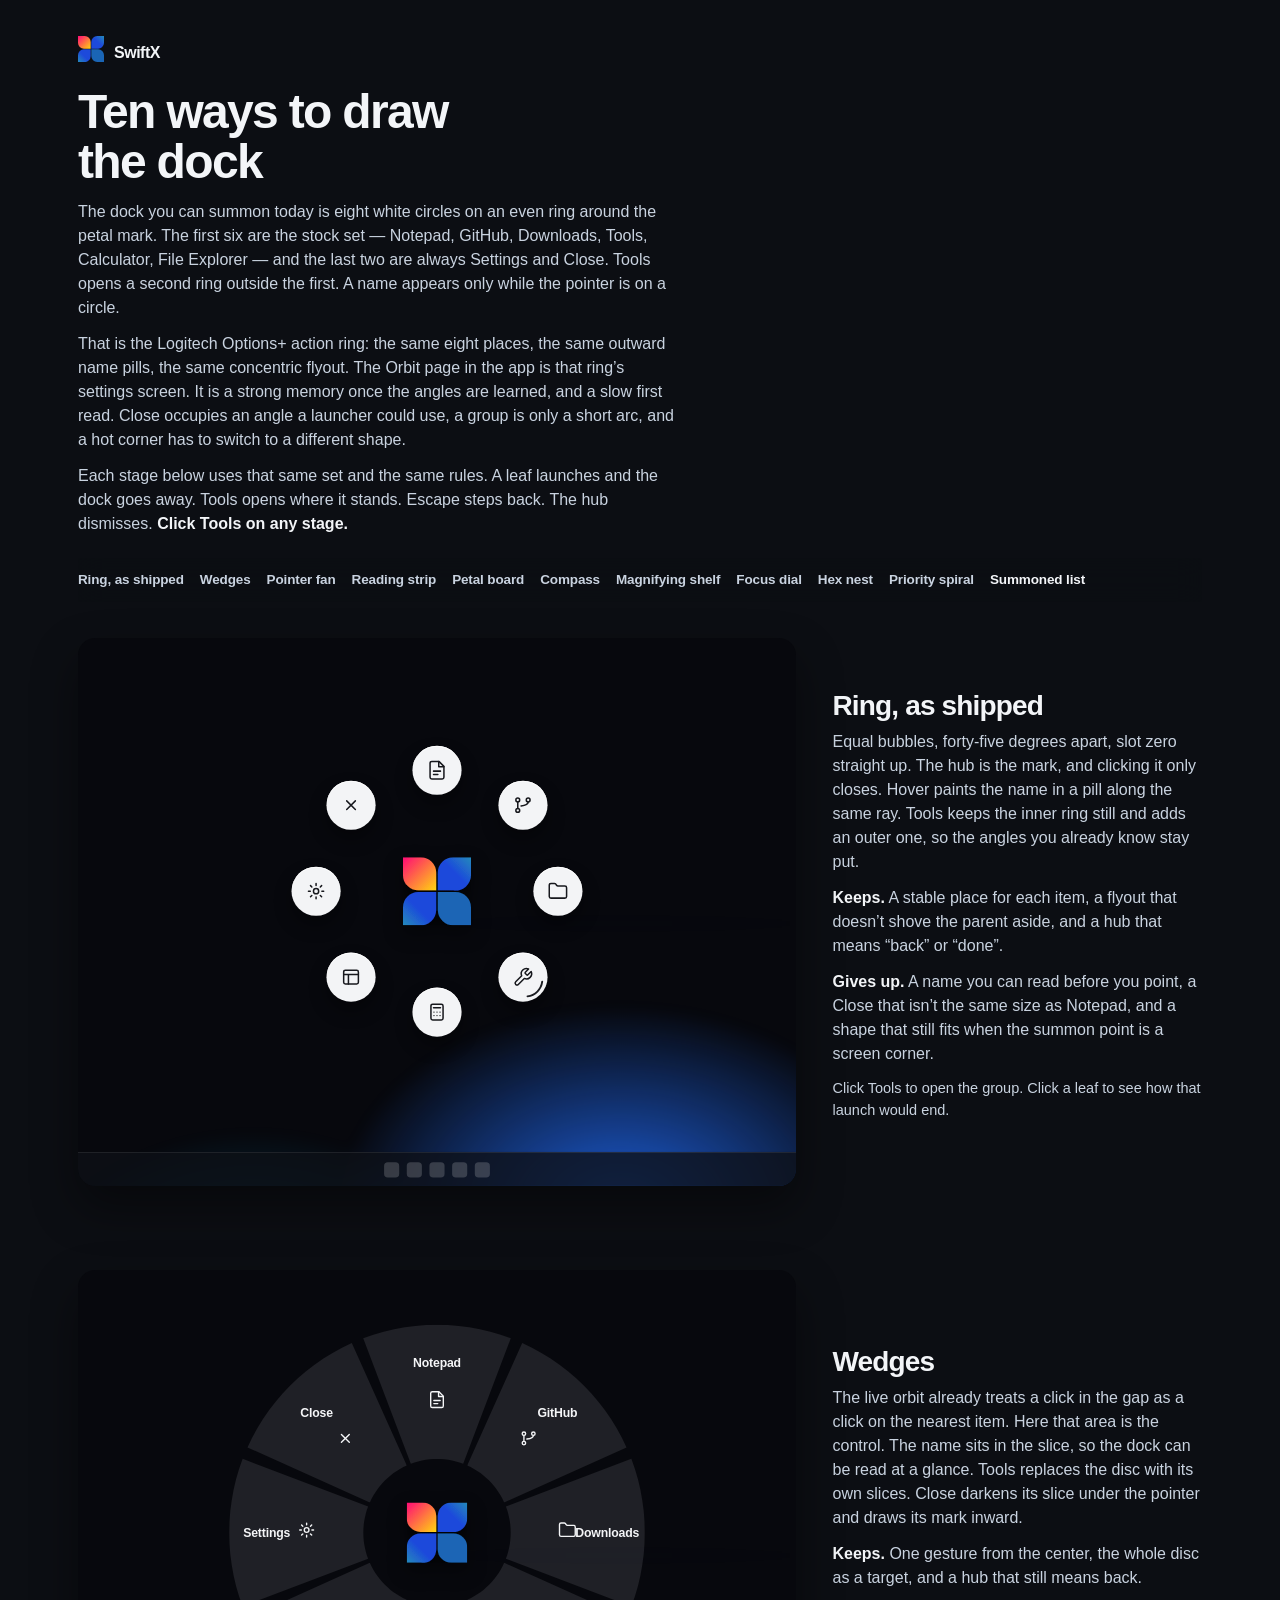
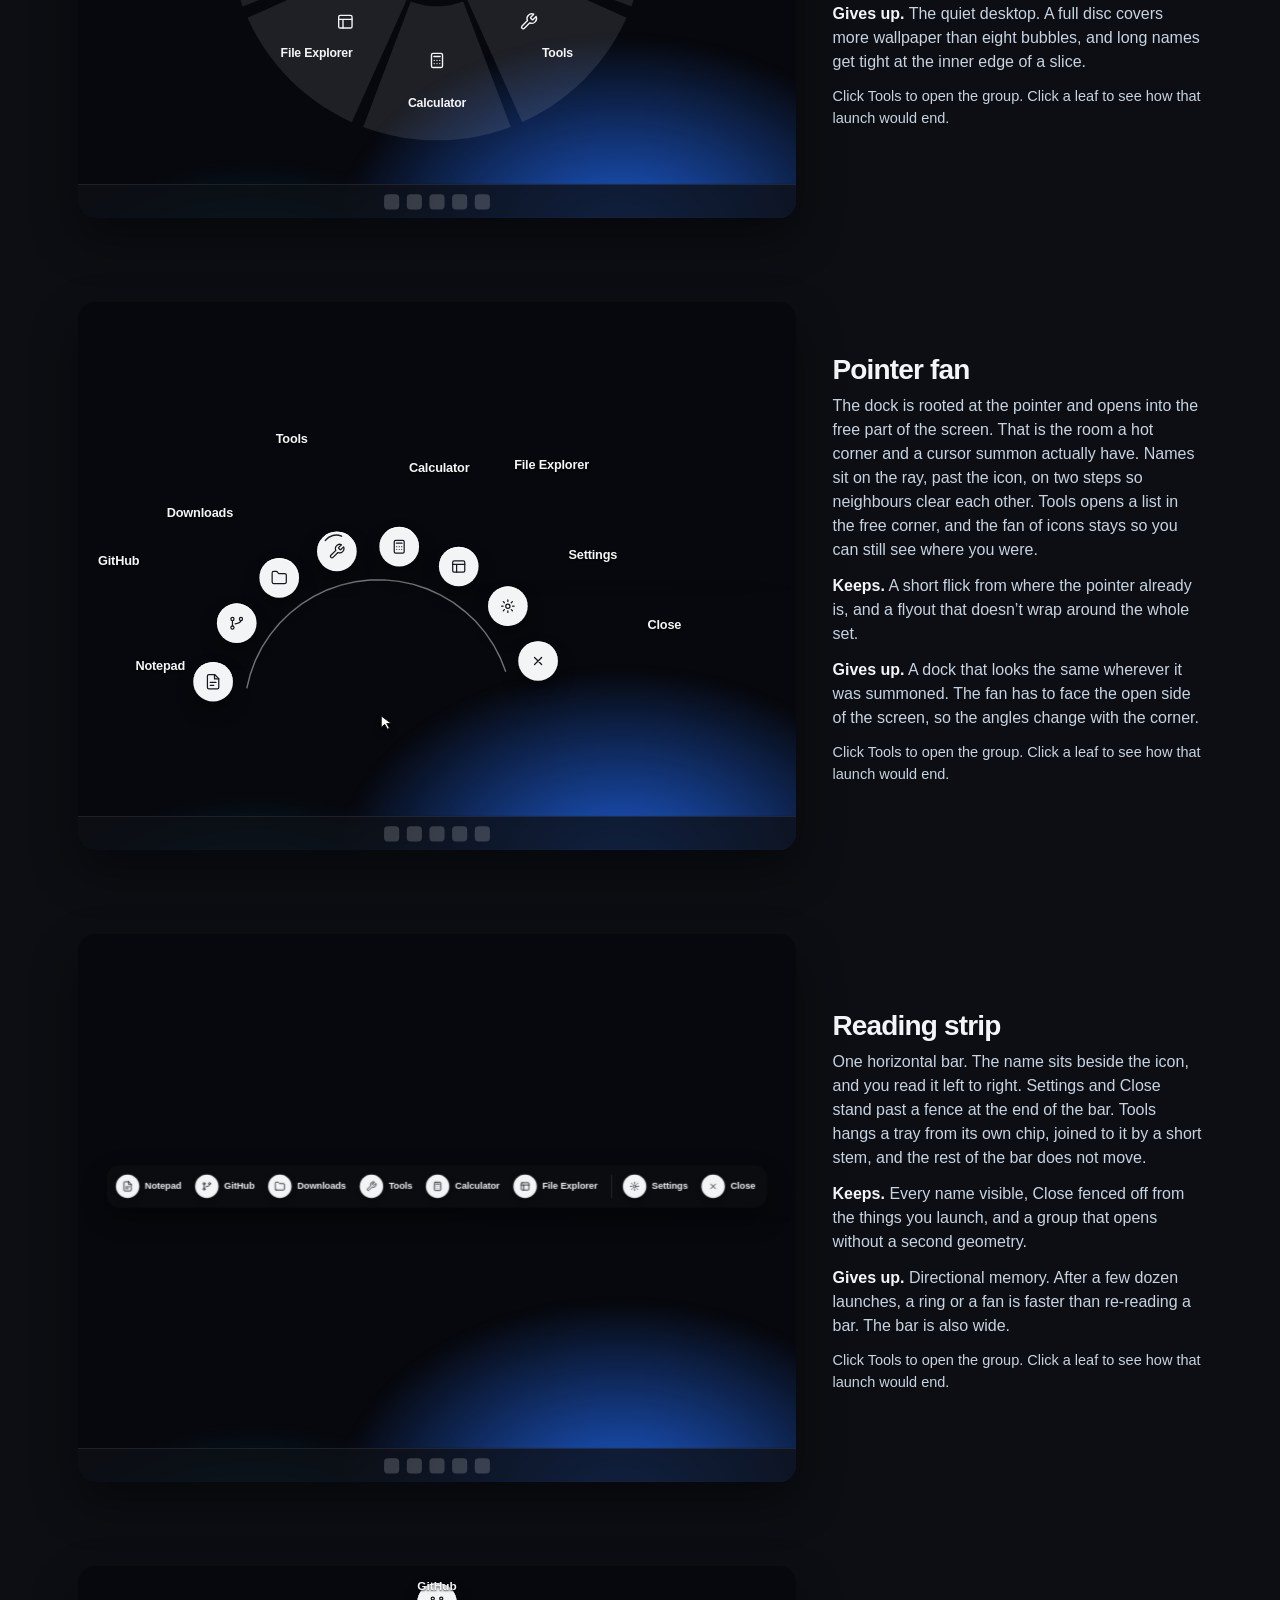
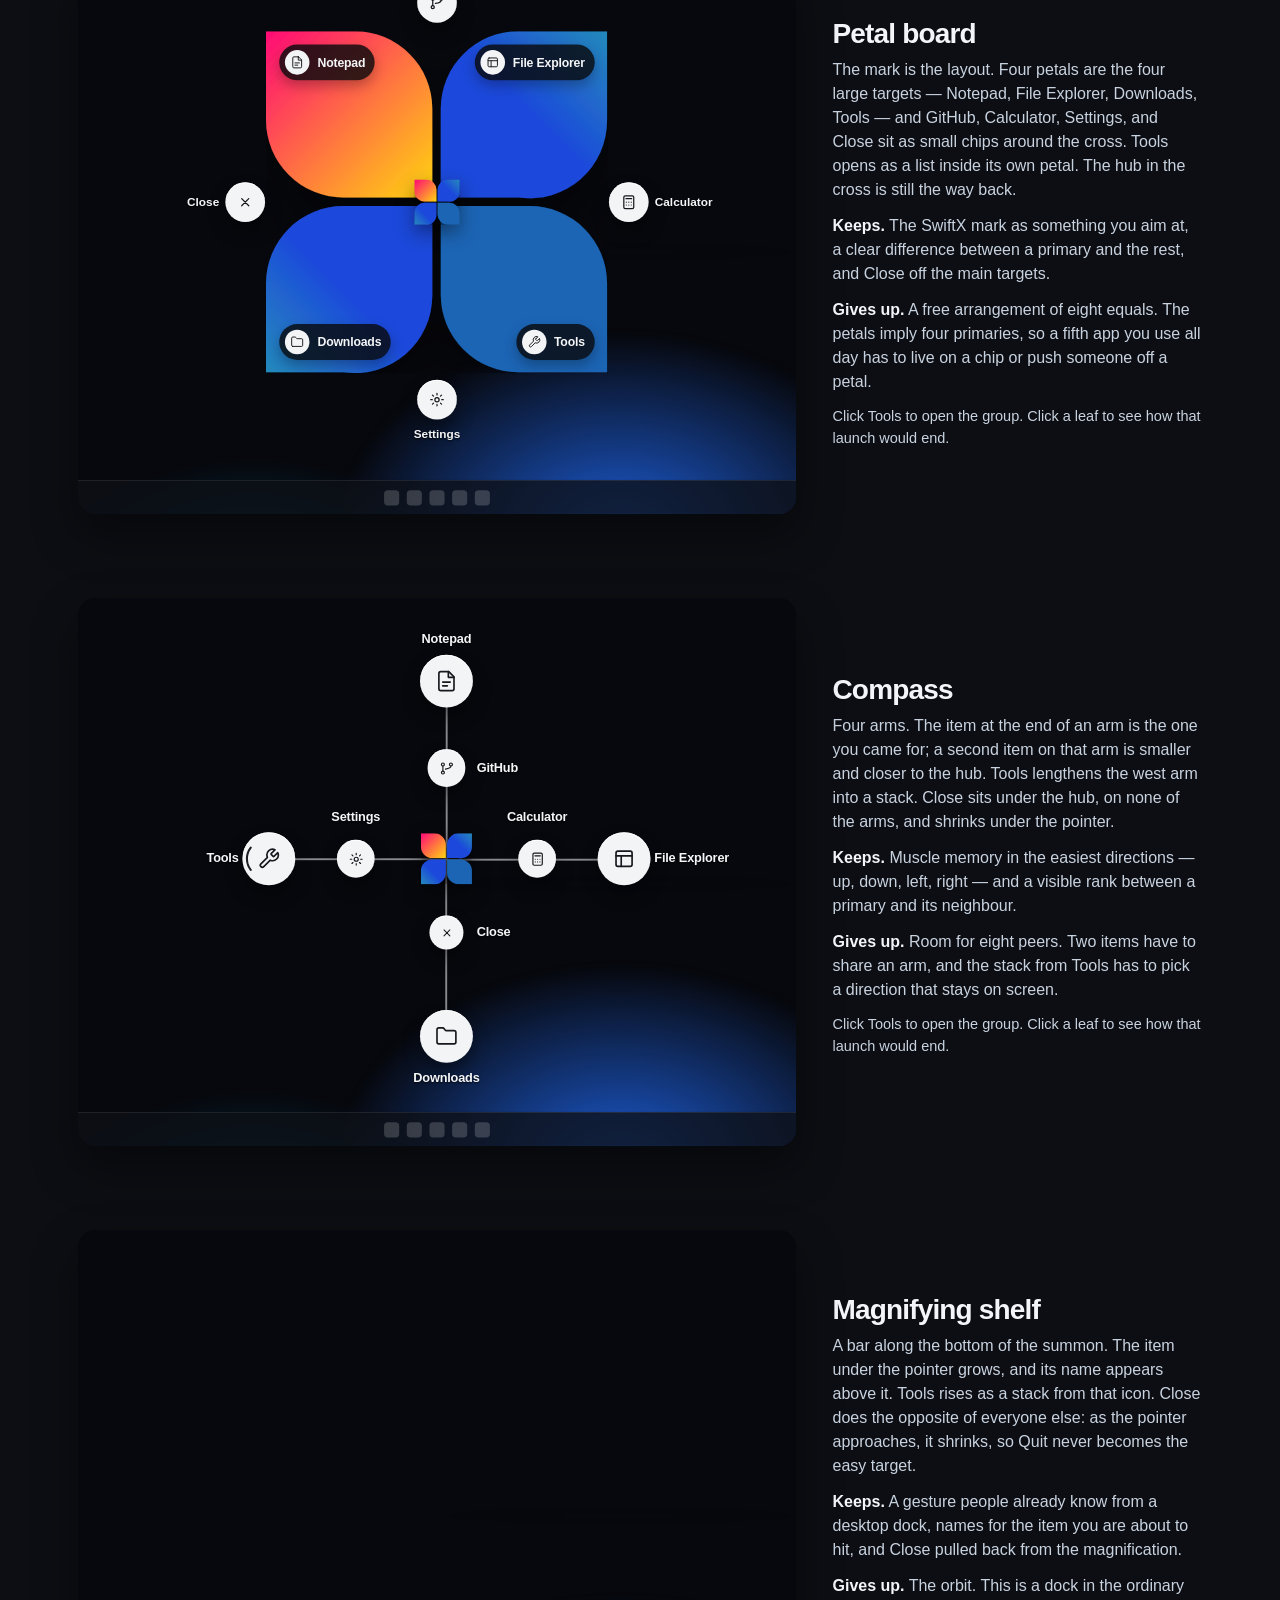
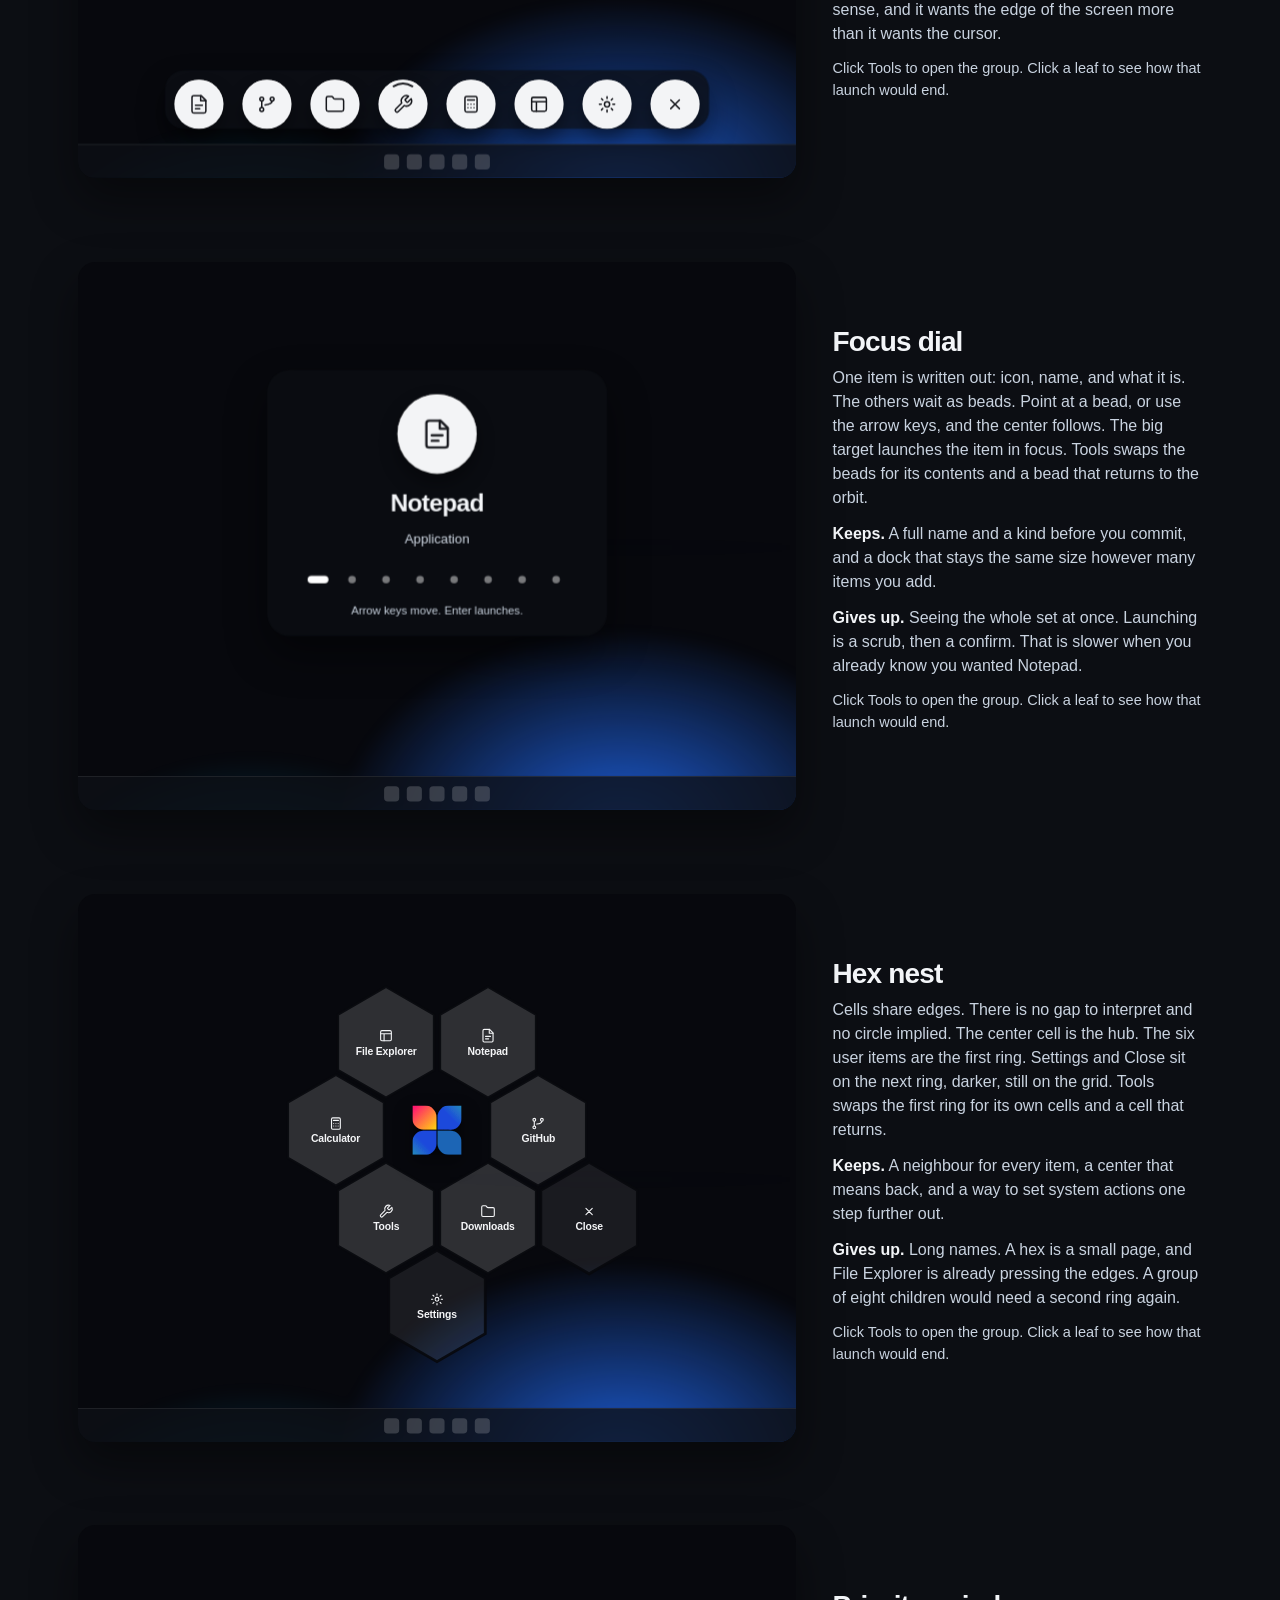
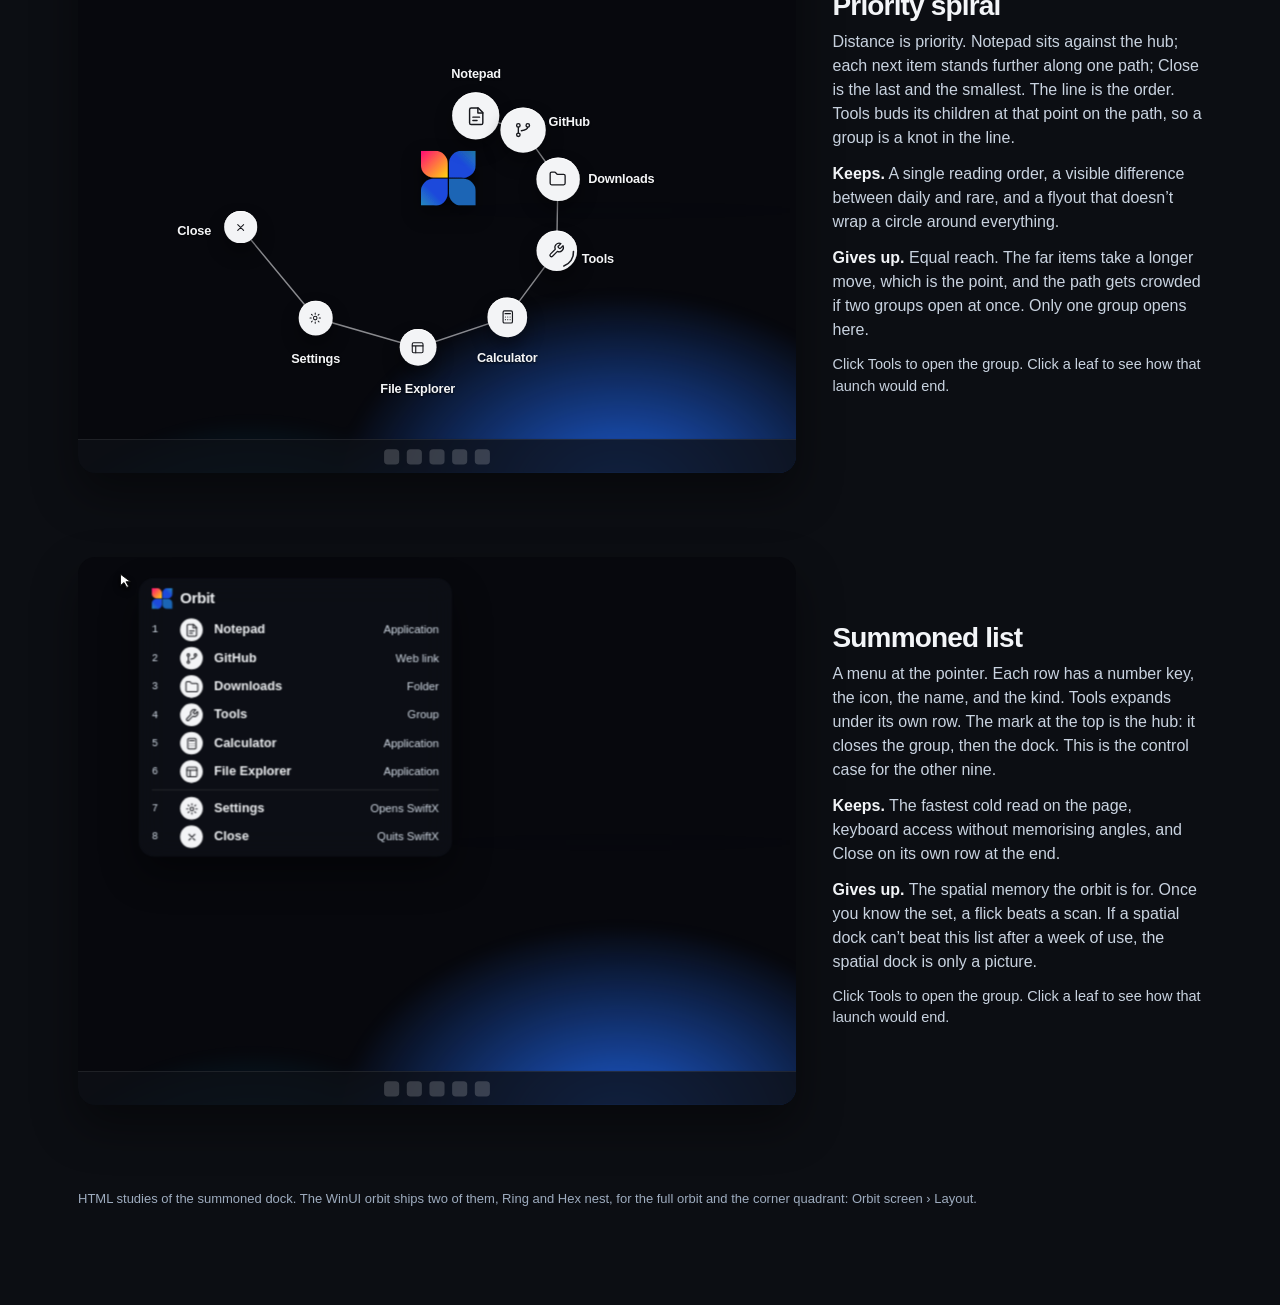
==== commit c0034a8d: "Add the Hex nest layout for the orbit and the corner quadrant The "Hex nest" study from docs/orbit-d" ====
--- a/docs/orbit-dock-alternatives.html
+++ b/docs/orbit-dock-alternatives.html
@@ -630,7 +630,7 @@
     </article>
 
   </main>
-  <p class="hint">HTML studies of the summoned dock. The WinUI orbit is unchanged.</p>
+  <p class="hint">HTML studies of the summoned dock. The WinUI orbit ships two of them, Ring and Hex nest, for the full orbit and the corner quadrant: Orbit screen › Layout.</p>
 </div>
 <script>
 const TOOLS = [
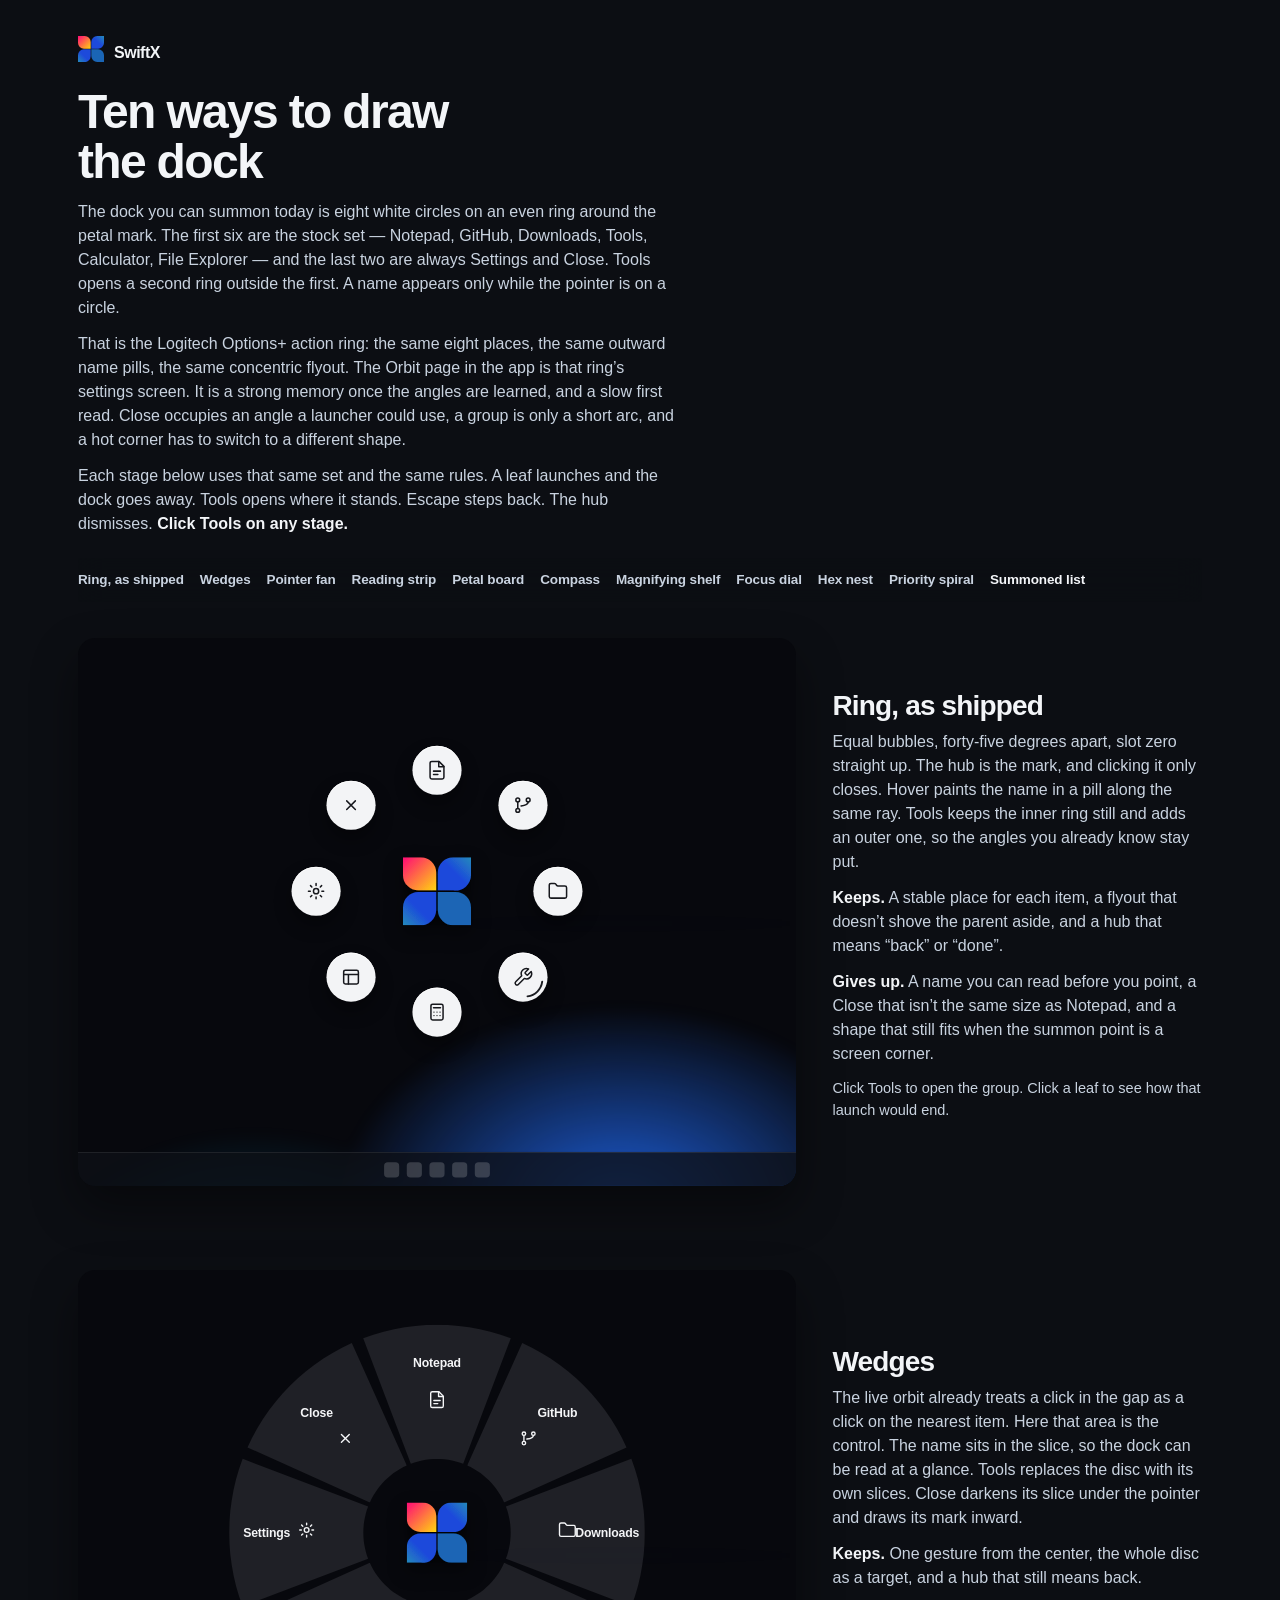
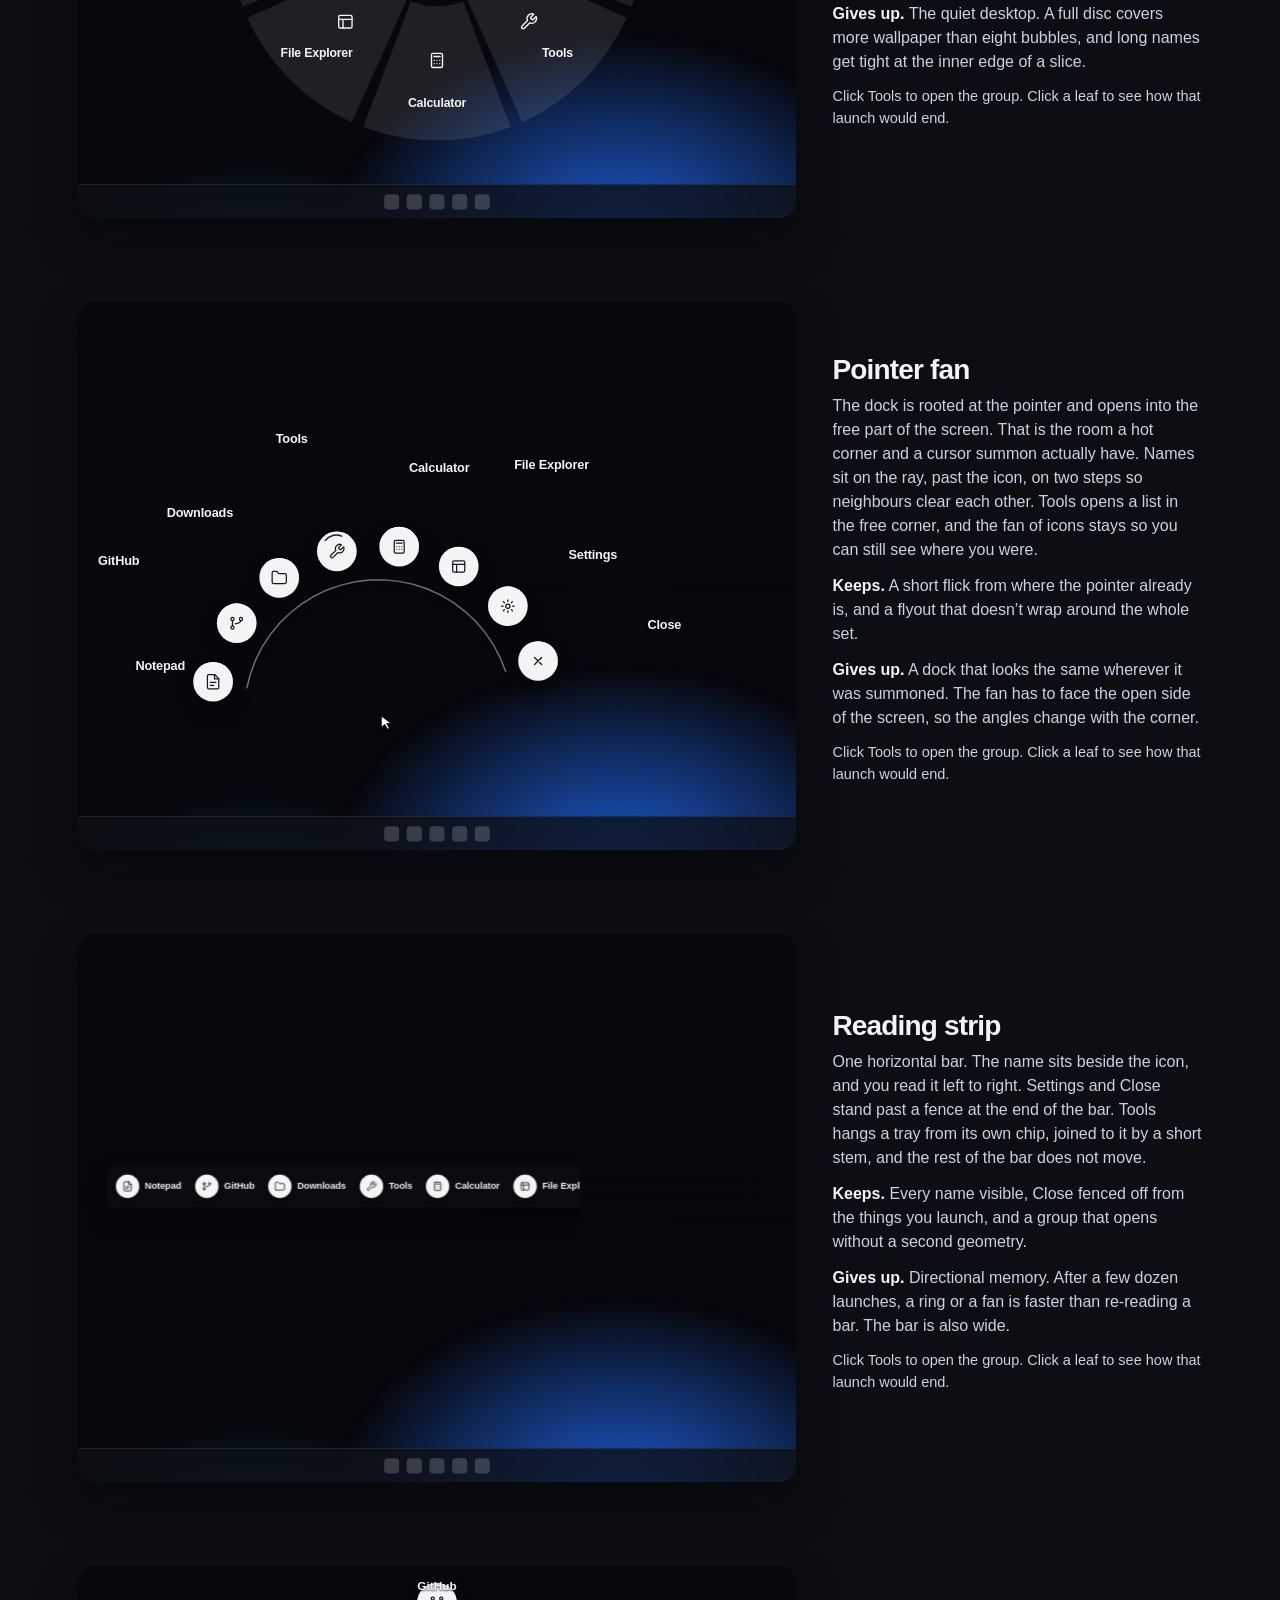
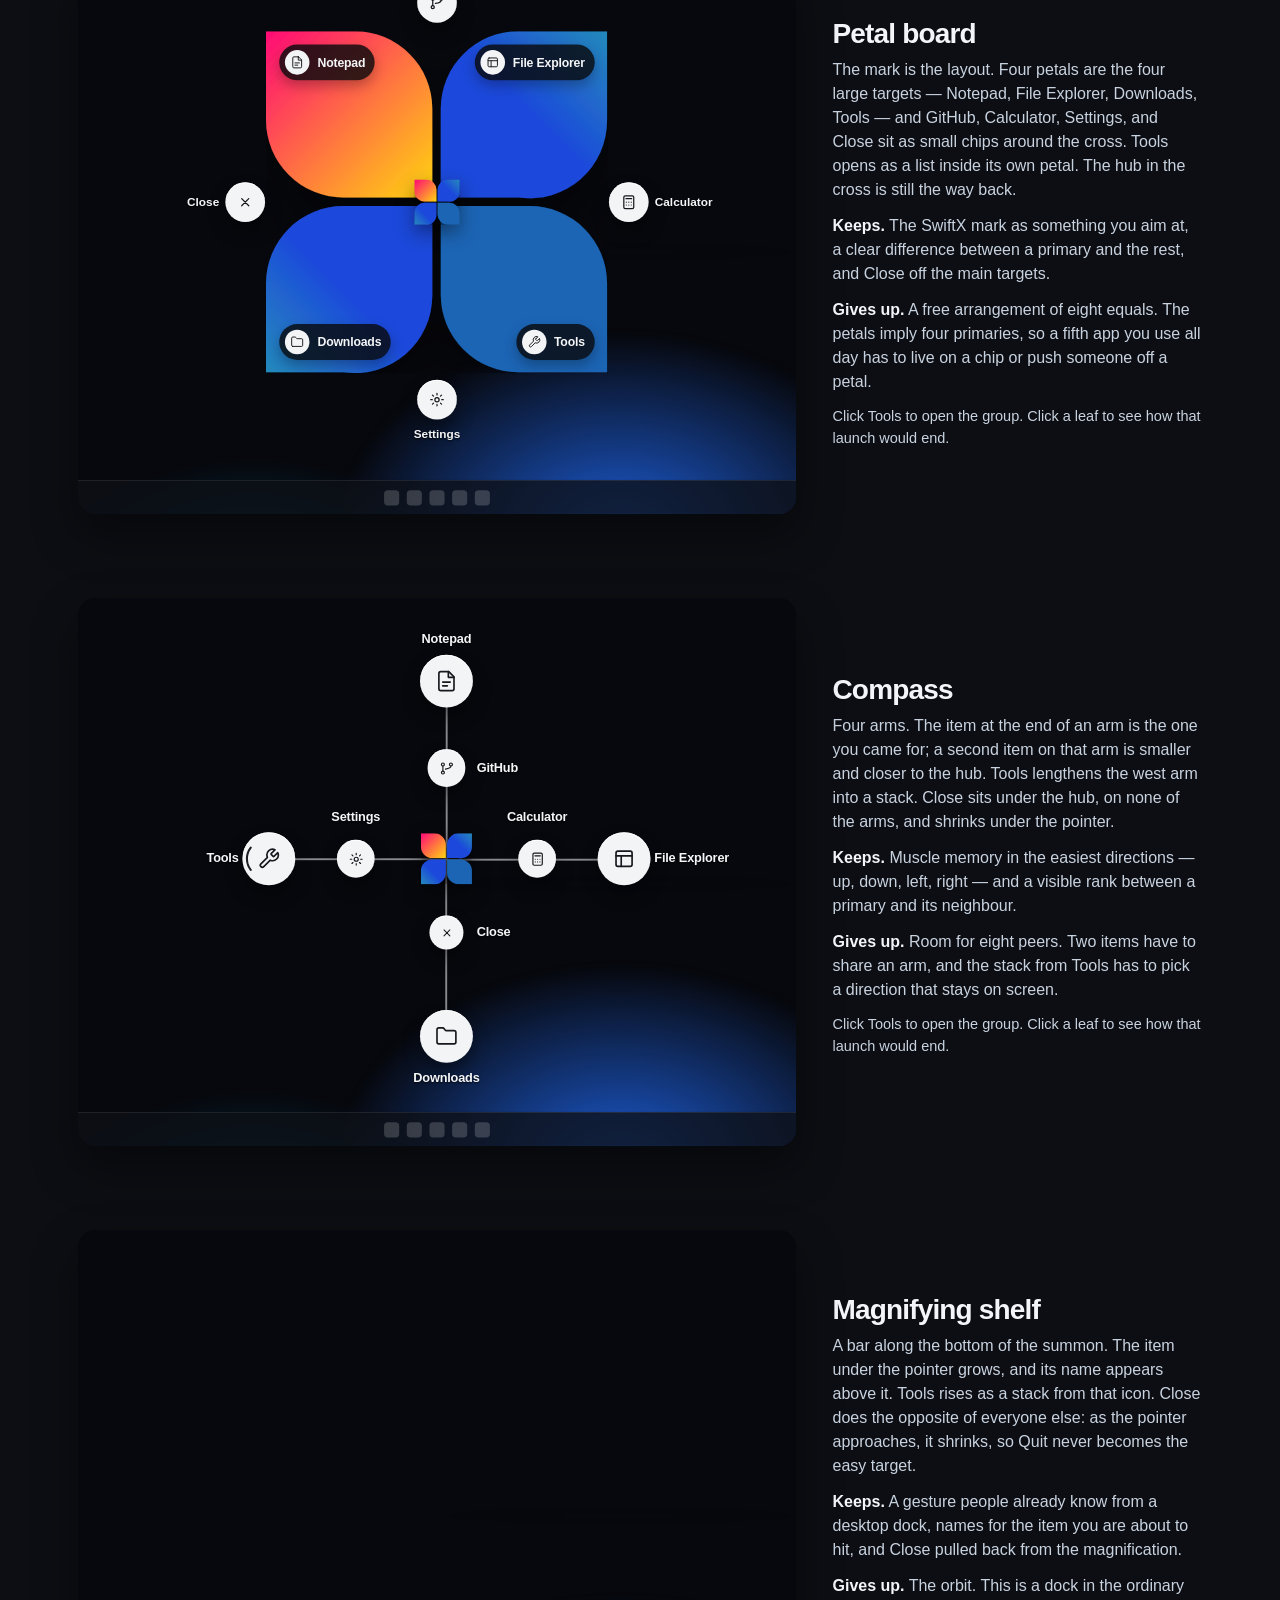
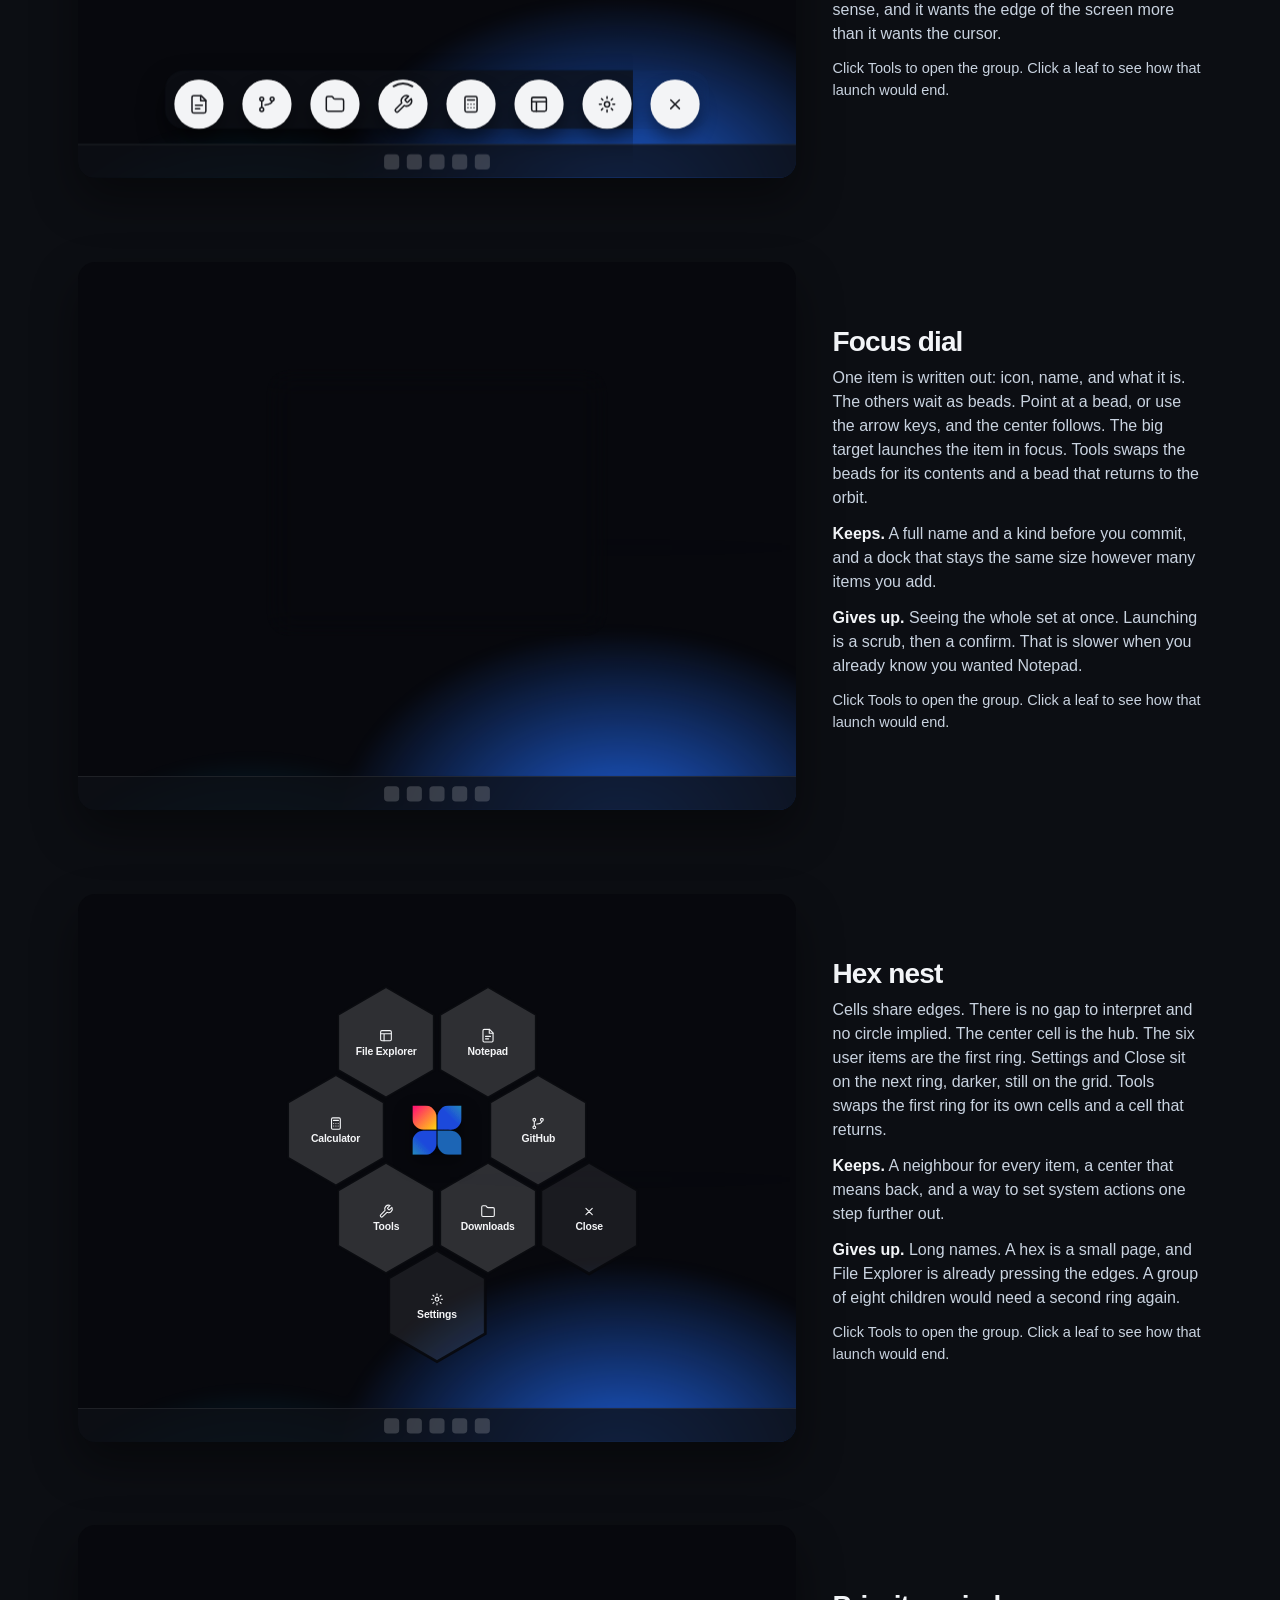
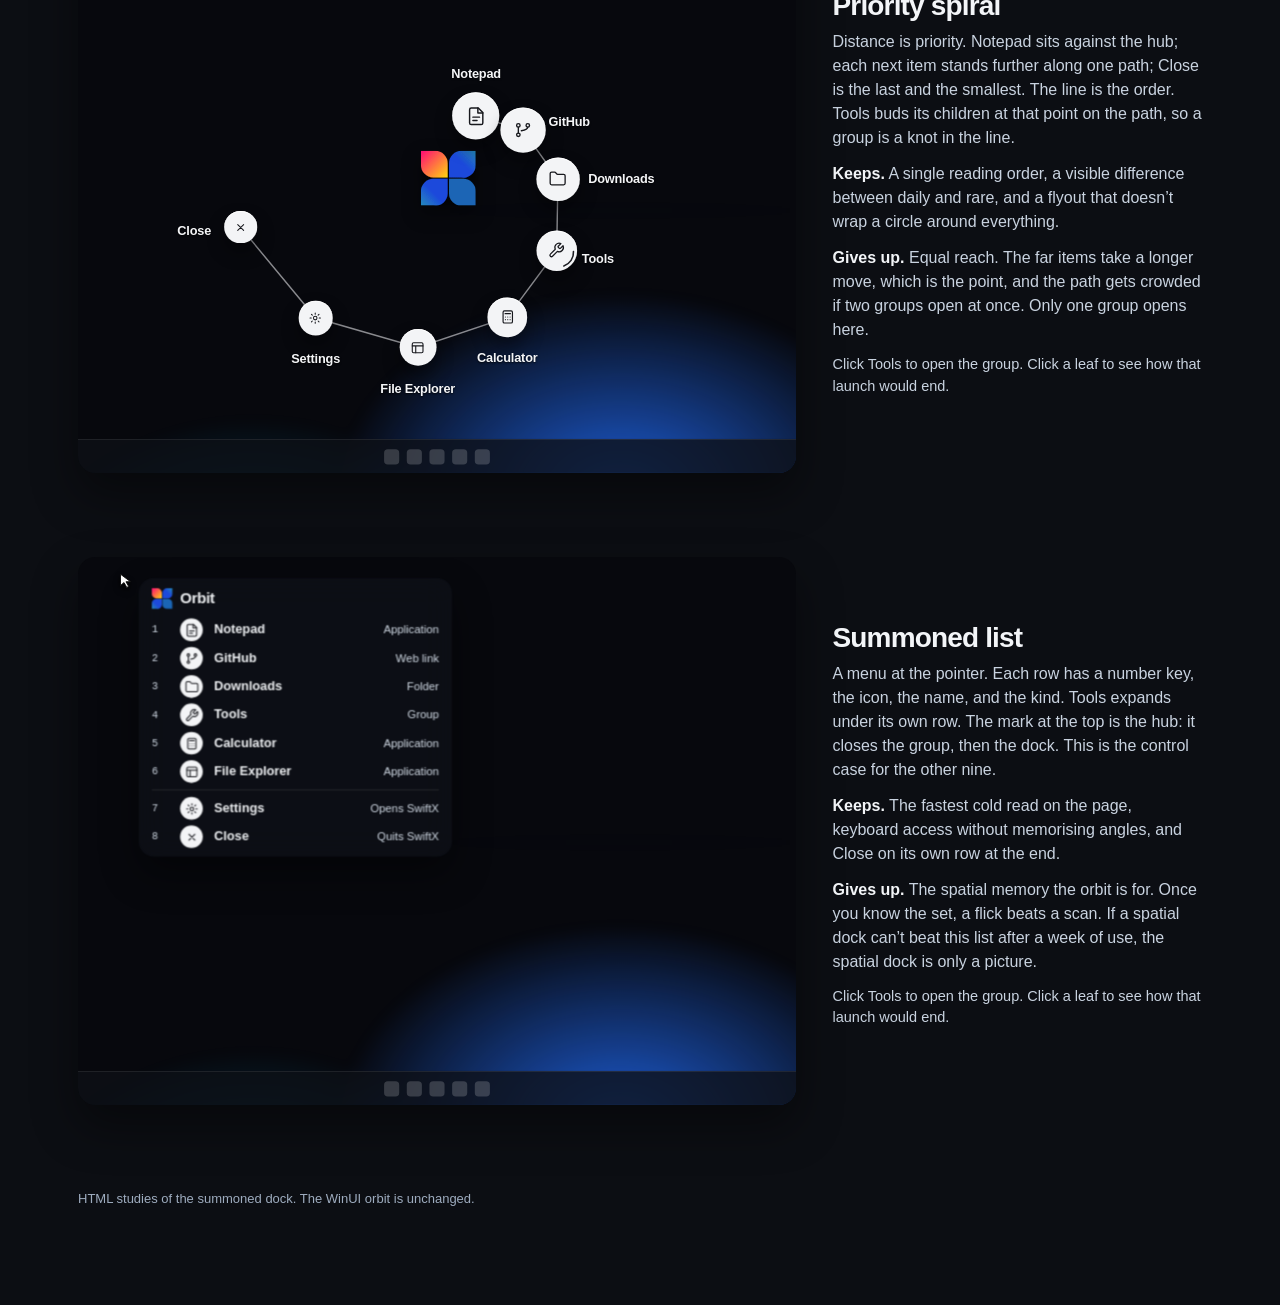
==== commit ac672562: "Merge pull request #52 from framedparadox/develop v2.0.4" ====
--- a/docs/orbit-dock-alternatives.html
+++ b/docs/orbit-dock-alternatives.html
@@ -630,7 +630,7 @@
     </article>
 
   </main>
-  <p class="hint">HTML studies of the summoned dock. The WinUI orbit ships two of them, Ring and Hex nest, for the full orbit and the corner quadrant: Orbit screen › Layout.</p>
+  <p class="hint">HTML studies of the summoned dock. The WinUI orbit is unchanged.</p>
 </div>
 <script>
 const TOOLS = [
